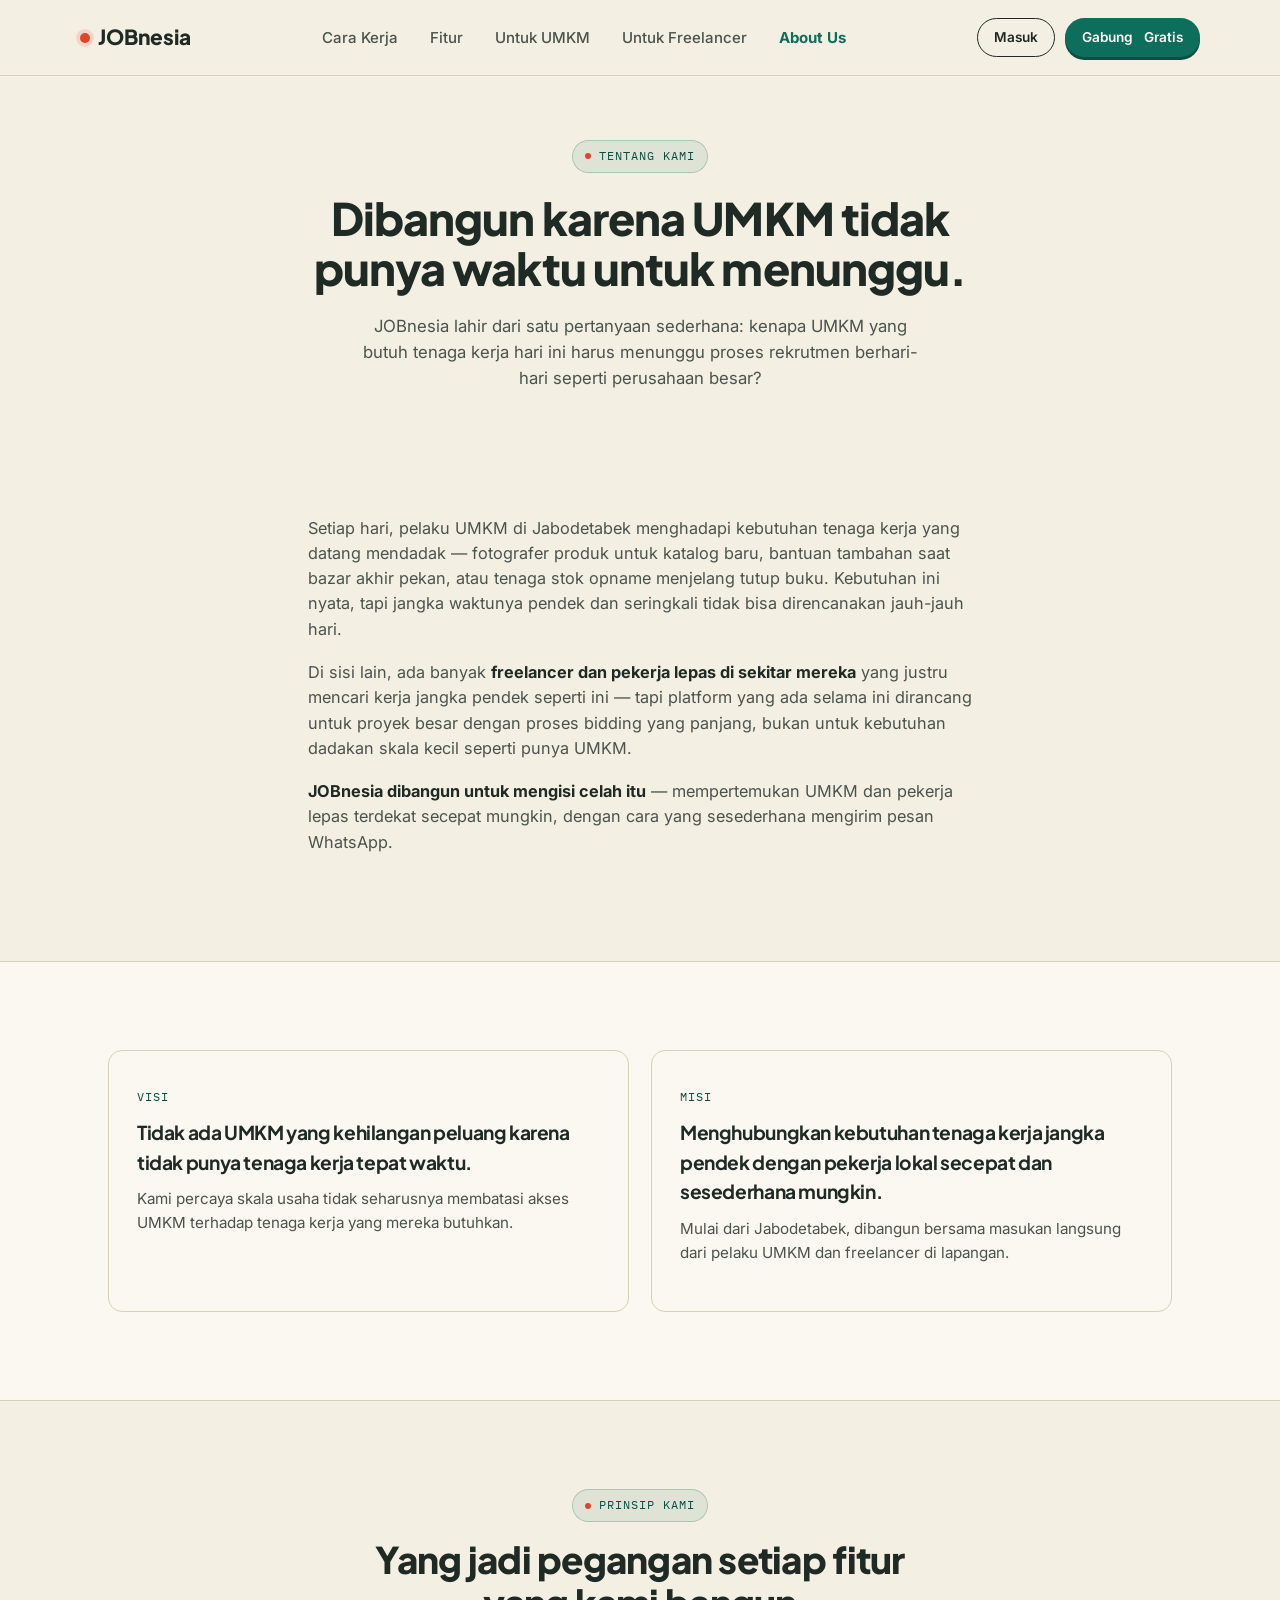
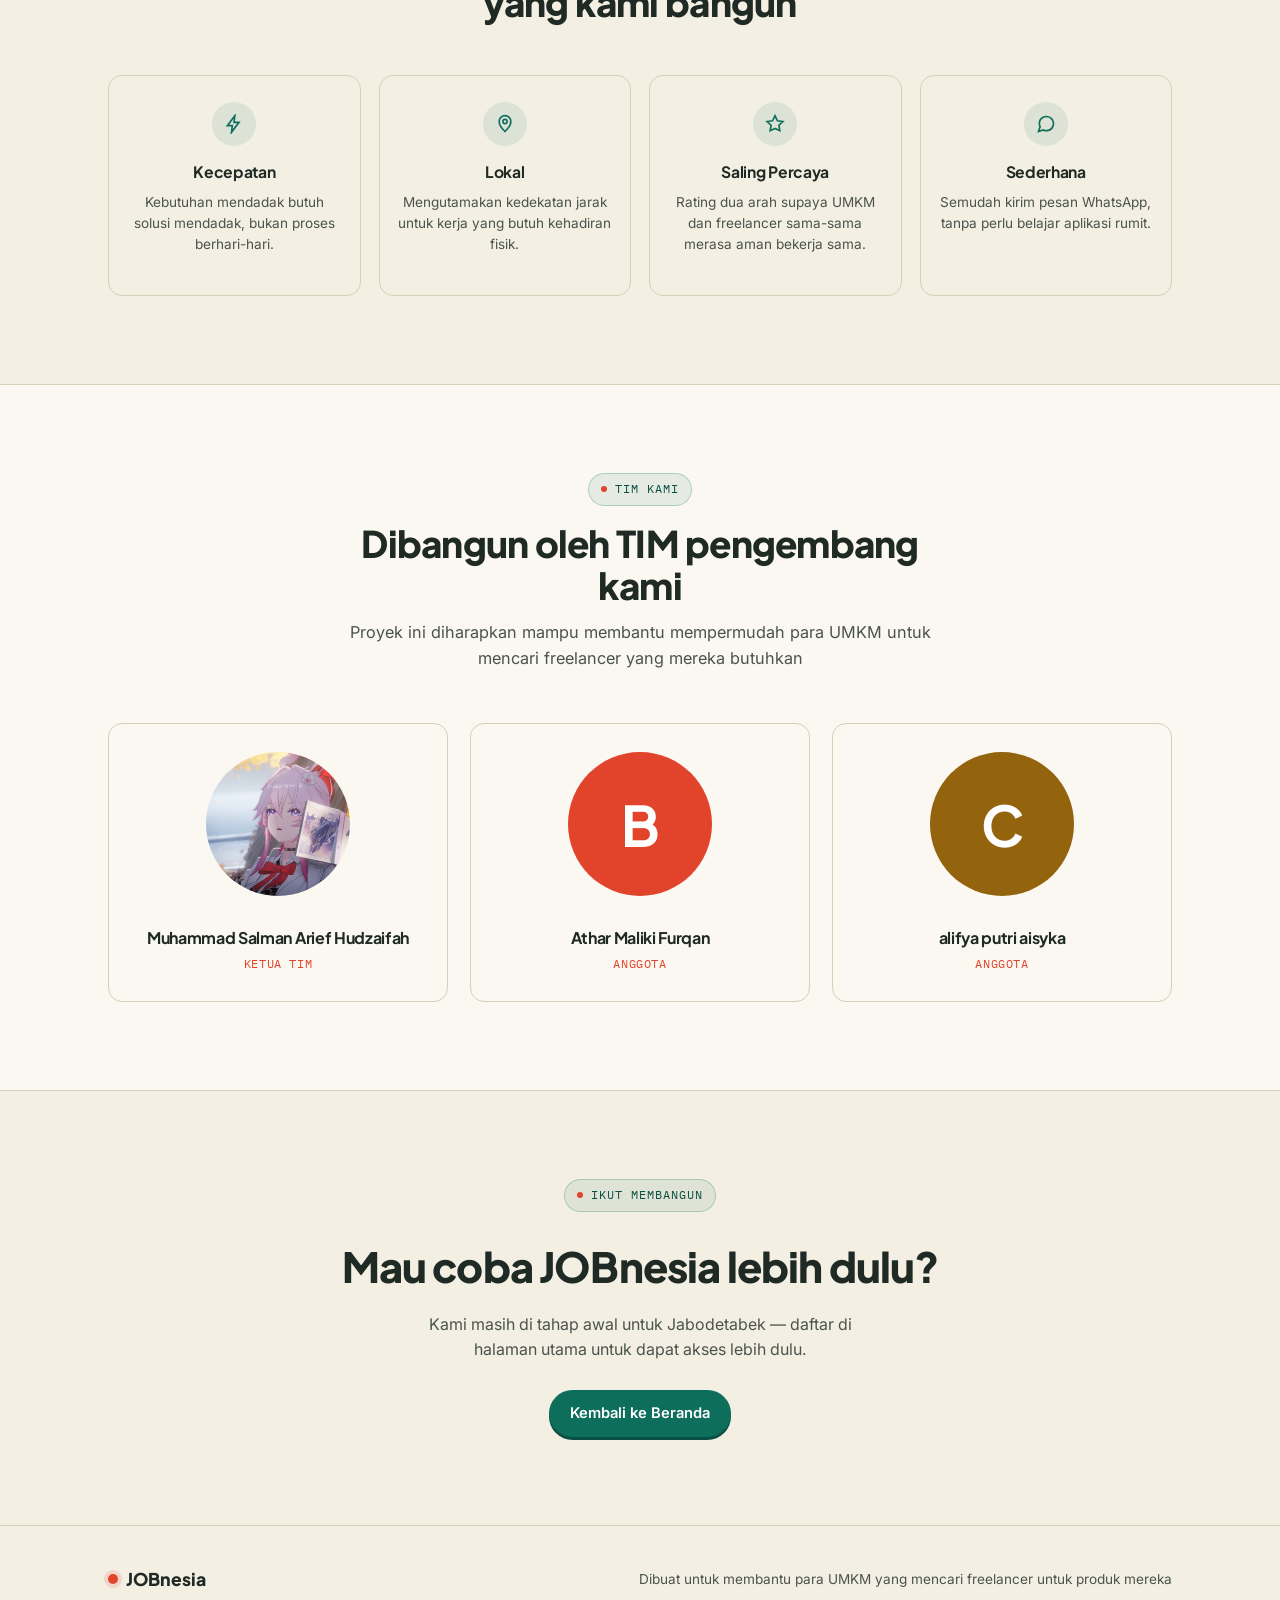
==== about.html @ 58599f73 "memperbaiki kalimat tim dan mencoba nambah foto" ====
<!DOCTYPE html>
<html lang="id">
<head>
<meta charset="UTF-8">
<meta name="viewport" content="width=device-width, initial-scale=1.0">
<title>Tentang Kami — JOBnesia</title>
<link rel="preconnect" href="https://fonts.googleapis.com">
<link rel="preconnect" href="https://fonts.gstatic.com" crossorigin>
<link href="https://fonts.googleapis.com/css2?family=Plus+Jakarta+Sans:wght@500;600;700;800&family=Inter:wght@400;500;600&family=IBM+Plex+Mono:wght@400;500&display=swap" rel="stylesheet">
<link rel="stylesheet" href="index.css">
</head>
<body>

<header>
  <nav class="nav wrap" style="padding-left:0; padding-right:0;">
    <a href="index.html" class="logo" style="text-decoration:none;"><span class="dot"></span>JOBnesia</a>
    <ul class="nav-links">
      <li><a href="index.html#cara-kerja">Cara Kerja</a></li>
      <li><a href="index.html#fitur">Fitur</a></li>
      <li><a href="index.html#umkm">Untuk UMKM</a></li>
      <li><a href="index.html#freelancer">Untuk Freelancer</a></li>
      <li><a href="about.html" style="color:var(--teal); font-weight:700;">About Us</a></li>
    </ul>
    <div class="nav-cta">
      <a href="index.html#cta" class="btn btn-ghost btn-sm">Masuk</a>
      <a href="index.html#cta" class="btn btn-primary btn-sm"><span class="long">Gabung&nbsp;</span>Gratis</a>
    </div>
    <button class="menu-toggle" aria-label="Buka menu"><span></span><span></span><span></span></button>
  </nav>
</header>

<main>
  <!-- PAGE HERO -->
  <section class="page-hero">
    <div class="wrap">
      <span class="eyebrow">Tentang Kami</span>
      <h1>Dibangun karena UMKM tidak punya waktu untuk menunggu.</h1>
      <p class="lead">JOBnesia lahir dari satu pertanyaan sederhana: kenapa UMKM yang butuh tenaga kerja hari ini harus menunggu proses rekrutmen berhari-hari seperti perusahaan besar?</p>
    </div>
  </section>

  <!-- STORY -->
  <section>
    <div class="wrap story">
      <p>Setiap hari, pelaku UMKM di Jabodetabek menghadapi kebutuhan tenaga kerja yang datang mendadak — fotografer produk untuk katalog baru, bantuan tambahan saat bazar akhir pekan, atau tenaga stok opname menjelang tutup buku. Kebutuhan ini nyata, tapi jangka waktunya pendek dan seringkali tidak bisa direncanakan jauh-jauh hari.</p>
      <p>Di sisi lain, ada banyak <strong>freelancer dan pekerja lepas di sekitar mereka</strong> yang justru mencari kerja jangka pendek seperti ini — tapi platform yang ada selama ini dirancang untuk proyek besar dengan proses bidding yang panjang, bukan untuk kebutuhan dadakan skala kecil seperti punya UMKM.</p>
      <p><strong>JOBnesia dibangun untuk mengisi celah itu</strong> — mempertemukan UMKM dan pekerja lepas terdekat secepat mungkin, dengan cara yang sesederhana mengirim pesan WhatsApp.</p>
    </div>
  </section>

  <!-- MISI VISI -->
  <section class="problem">
    <div class="wrap">
      <div class="mv-grid">
        <div class="mv-card">
          <span class="tag">Visi</span>
          <h3>Tidak ada UMKM yang kehilangan peluang karena tidak punya tenaga kerja tepat waktu.</h3>
          <p>Kami percaya skala usaha tidak seharusnya membatasi akses UMKM terhadap tenaga kerja yang mereka butuhkan.</p>
        </div>
        <div class="mv-card">
          <span class="tag">Misi</span>
          <h3>Menghubungkan kebutuhan tenaga kerja jangka pendek dengan pekerja lokal secepat dan sesederhana mungkin.</h3>
          <p>Mulai dari Jabodetabek, dibangun bersama masukan langsung dari pelaku UMKM dan freelancer di lapangan.</p>
        </div>
      </div>
    </div>
  </section>

  <!-- VALUES -->
  <section>
    <div class="wrap">
      <div class="section-head">
        <span class="eyebrow">Prinsip Kami</span>
        <h2>Yang jadi pegangan setiap fitur yang kami bangun</h2>
      </div>
      <div class="value-grid">
        <div class="value-card">
          <div class="value-icon"><svg viewBox="0 0 24 24" fill="none" stroke="currentColor" stroke-width="2"><path d="M13 2 4 14h6l-1 8 9-12h-6l1-8z"/></svg></div>
          <h3>Kecepatan</h3>
          <p>Kebutuhan mendadak butuh solusi mendadak, bukan proses berhari-hari.</p>
        </div>
        <div class="value-card">
          <div class="value-icon"><svg viewBox="0 0 24 24" fill="none" stroke="currentColor" stroke-width="2"><path d="M12 21s7-6.5 7-12a7 7 0 1 0-14 0c0 5.5 7 12 7 12z"/><circle cx="12" cy="9" r="2.5"/></svg></div>
          <h3>Lokal</h3>
          <p>Mengutamakan kedekatan jarak untuk kerja yang butuh kehadiran fisik.</p>
        </div>
        <div class="value-card">
          <div class="value-icon"><svg viewBox="0 0 24 24" fill="none" stroke="currentColor" stroke-width="2"><path d="M12 17.3 6.2 20l1.1-6.5L2.5 9l6.6-.9L12 2l2.9 6.1 6.6.9-4.8 4.5 1.1 6.5z"/></svg></div>
          <h3>Saling Percaya</h3>
          <p>Rating dua arah supaya UMKM dan freelancer sama-sama merasa aman bekerja sama.</p>
        </div>
        <div class="value-card">
          <div class="value-icon"><svg viewBox="0 0 24 24" fill="none" stroke="currentColor" stroke-width="2"><path d="M21 11.5a8.4 8.4 0 0 1-.9 3.8 8.5 8.5 0 0 1-7.6 4.7 8.4 8.4 0 0 1-3.8-.9L3 21l1.9-5.7a8.4 8.4 0 0 1-.9-3.8 8.5 8.5 0 0 1 4.7-7.6 8.4 8.4 0 0 1 3.8-.9h.5a8.48 8.48 0 0 1 8 8v.5z"/></svg></div>
          <h3>Sederhana</h3>
          <p>Semudah kirim pesan WhatsApp, tanpa perlu belajar aplikasi rumit.</p>
        </div>
      </div>
    </div>
  </section>

  <!-- TEAM -->
  <section class="problem">
    <div class="wrap">
      <div class="section-head">
        <span class="eyebrow">Tim Kami</span>
        <h2>Dibangun oleh TIM pengembang kami</h2>
        <p>Proyek ini diharapkan mampu membantu mempermudah para UMKM untuk mencari freelancer yang mereka butuhkan</p>
      </div>
      <div class="team-grid">
        <div class="team-card">
          <img src="Screenshot (48).png" alt="Muhammad Salman" class="team-avatar" style="background: var(--teal);">
          <h3>Muhammad Salman Arief Hudzaifah</h3>
          <div class="role">Ketua Tim</div>
        </div>
        <div class="team-card">
          <div class="team-avatar" style="background: var(--chili);">B</div>
          <h3>Athar Maliki Furqan</h3>
          <div class="role">Anggota</div>
        </div>
        <div class="team-card">
          <div class="team-avatar" style="background: #93630E;">C</div>
          <h3>alifya putri aisyka</h3>
          <div class="role">Anggota</div>
        </div>
      </div>
    </div>
  </section>

  <!-- CTA -->
  <section class="cta">
    <div class="wrap">
      <span class="eyebrow">Ikut Membangun</span>
      <h2>Mau coba JOBnesia lebih dulu?</h2>
      <p>Kami masih di tahap awal untuk Jabodetabek — daftar di halaman utama untuk dapat akses lebih dulu.</p>
      <div style="margin-top: 28px;">
        <a href="index.html#cta" class="btn btn-primary">Kembali ke Beranda</a>
      </div>
    </div>
  </section>
</main>

<footer>
  <div class="wrap footer-inner">
    <a href="index.html" class="logo" style="text-decoration:none;"><span class="dot"></span>JOBnesia</a>
    <p>Dibuat untuk membantu para UMKM yang mencari freelancer untuk produk mereka</p>
  </div>
</footer>

<script src="script.js"></script>

</body>
</html>
---- index.css ----
:root{
    --paper: #F4EFE3;
    --paper-raised: #FBF8F1;
    --ink: #1F2A24;
    --ink-soft: #4A544D;
    --teal: #0E6E5C;
    --teal-deep: #0A4F42;
    --chili: #E1442A;
    --kunyit: #F2A93B;
    --line: #D8CFB8;
    --radius: 14px;
    --wrap: 1120px;
  }

  *{ box-sizing: border-box; }
  html{ scroll-behavior: smooth; }
  body{
    margin:0;
    background: var(--paper);
    color: var(--ink);
    font-family: 'Inter', sans-serif;
    font-size: 16px;
    line-height: 1.55;
    -webkit-font-smoothing: antialiased;
  }
  h1,h2,h3, .display{
    font-family: 'Plus Jakarta Sans', sans-serif;
    font-weight: 800;
    letter-spacing: -0.02em;
    margin: 0;
  }
  .mono{ font-family: 'IBM Plex Mono', monospace; }
  a{ color: inherit; }
  img, svg{ display:block; max-width:100%; }
  button{ font-family: inherit; cursor: pointer; }

  .wrap{
    max-width: var(--wrap);
    margin: 0 auto;
    padding: 0 28px;
  }

  :focus-visible{
    outline: 3px solid var(--teal);
    outline-offset: 3px;
  }

  @media (prefers-reduced-motion: reduce){
    *{ animation-duration: 0.01ms !important; animation-iteration-count: 1 !important; transition-duration: 0.01ms !important; scroll-behavior: auto !important; }
  }

  /* ---------- NAV ---------- */
  header{
    position: sticky;
    top: 0;
    z-index: 50;
    background: rgba(244,239,227,0.9);
    backdrop-filter: blur(8px);
    border-bottom: 1px solid var(--line);
  }
  .nav{
    display:flex;
    align-items:center;
    justify-content: space-between;
    padding: 18px 28px;
  }
  .logo{
    display:flex;
    align-items:center;
    gap:8px;
    font-family:'Plus Jakarta Sans', sans-serif;
    font-weight:800;
    font-size: 1.3rem;
  }
  .logo .dot{
    width: 10px; height:10px; border-radius: 50%;
    background: var(--chili);
    box-shadow: 0 0 0 4px rgba(225,68,42,0.15);
  }
  .nav-links{
    display:flex;
    gap: 32px;
    list-style:none;
    margin:0; padding:0;
    font-size: 0.94rem;
    font-weight: 500;
    color: var(--ink-soft);
  }
  .nav-links a{ text-decoration:none; }
  .nav-links a:hover{ color: var(--ink); }
  .nav-cta{
    display:flex; gap:10px; align-items:center;
  }
  .btn{
    display:inline-flex;
    align-items:center;
    gap: 8px;
    padding: 11px 20px;
    border-radius: 999px;
    font-weight: 600;
    font-size: 0.92rem;
    border: 1.5px solid transparent;
    text-decoration:none;
    transition: transform 0.15s ease, box-shadow 0.15s ease;
    white-space: nowrap;
  }
  .btn:hover{ transform: translateY(-1px); }
  .btn-primary{
    background: var(--teal);
    color: #fff;
    box-shadow: 0 3px 0 var(--teal-deep);
  }
  .btn-primary:hover{ box-shadow: 0 4px 0 var(--teal-deep); }
  .btn-primary:active{ transform: translateY(1px); box-shadow: 0 2px 0 var(--teal-deep); }
  .btn-ghost{
    border-color: var(--ink);
    color: var(--ink);
    background: transparent;
  }
  .btn-ghost:hover{ background: var(--ink); color: var(--paper); }
  .btn-sm{ padding: 8px 16px; font-size: 0.85rem; }
  .menu-toggle{
    display:none;
    background:none; border:none; padding: 6px;
  }
  .menu-toggle span{ display:block; width:22px; height:2px; background:var(--ink); margin: 5px 0; }

  /* ---------- HERO ---------- */
  .hero{
    padding: 76px 0 90px;
    position: relative;
    overflow: hidden;
  }
  .hero-grid{
    display:grid;
    grid-template-columns: 1.05fr 0.9fr;
    gap: 56px;
    align-items:center;
  }
  .eyebrow{
    display:inline-flex;
    align-items:center;
    gap:8px;
    font-family:'IBM Plex Mono', monospace;
    font-size: 0.76rem;
    letter-spacing: 0.08em;
    text-transform: uppercase;
    color: var(--teal-deep);
    background: rgba(14,110,92,0.09);
    border: 1px solid rgba(14,110,92,0.25);
    padding: 6px 12px;
    border-radius: 999px;
    margin-bottom: 22px;
  }
  .eyebrow::before{
    content:"";
    width:6px; height:6px; border-radius:50%;
    background: var(--chili);
  }
  .hero h1{
    font-size: clamp(2.2rem, 4vw, 3.2rem);
    line-height: 1.08;
  }
  .hero h1 .accent{ color: var(--chili); }
  .hero p.lead{
    margin-top: 22px;
    font-size: 1.12rem;
    color: var(--ink-soft);
    max-width: 480px;
  }
  .hero-actions{
    display:flex;
    gap: 14px;
    margin-top: 32px;
    flex-wrap: wrap;
  }
  .hero-note{
    margin-top: 26px;
    font-size: 0.85rem;
    color: var(--ink-soft);
    display:flex;
    align-items:center;
    gap: 10px;
  }
  .hero-note .avatars{
    display:flex;
  }
  .hero-note .avatars span{
    width: 26px; height:26px; border-radius:50%;
    border: 2px solid var(--paper);
    margin-left: -8px;
    background: var(--teal);
    display:inline-block;
  }
  .hero-note .avatars span:nth-child(2){ background: var(--kunyit); }
  .hero-note .avatars span:nth-child(3){ background: var(--chili); }
  .hero-note .avatars span:first-child{ margin-left:0; }

  /* --- signature: the "nota SOS" receipt ticket --- */
  .ticket-stage{
    position:relative;
    display:flex;
    justify-content:center;
  }
  .ticket{
    background: var(--paper-raised);
    width: 100%;
    max-width: 340px;
    padding: 26px 24px 30px;
    border-radius: 4px;
    transform: rotate(2.5deg);
    box-shadow: 0 24px 48px -18px rgba(31,42,36,0.35), 0 2px 0 rgba(31,42,36,0.06);
    position: relative;
  }
  .ticket::before{
    content:"";
    position:absolute;
    left:0; right:0; bottom:-9px;
    height: 18px;
    background:
      radial-gradient(circle at 9px 0, transparent 9px, var(--paper) 9.5px) repeat-x;
    background-size: 18px 18px;
  }
  .ticket-head{
    display:flex;
    justify-content:space-between;
    align-items:flex-start;
    border-bottom: 1.5px dashed var(--line);
    padding-bottom: 14px;
    margin-bottom: 14px;
  }
  .ticket-head .brand{
    font-family:'Plus Jakarta Sans', sans-serif;
    font-weight: 800;
    font-size: 1.05rem;
  }
  .ticket-head .no{
    font-family:'IBM Plex Mono', monospace;
    font-size: 0.72rem;
    color: var(--ink-soft);
    text-align:right;
  }
  .ticket-title{
    font-family:'IBM Plex Mono', monospace;
    font-size: 0.7rem;
    letter-spacing: 0.1em;
    text-transform: uppercase;
    color: var(--ink-soft);
    margin-bottom: 10px;
  }
  .ticket-row{
    display:flex;
    justify-content:space-between;
    font-size: 0.88rem;
    padding: 6px 0;
  }
  .ticket-row .k{ color: var(--ink-soft); }
  .ticket-row .v{ font-weight: 600; text-align:right; }
  .ticket-divider{
    border: none;
    border-top: 1.5px dashed var(--line);
    margin: 14px 0;
  }
  .ticket-status{
    background: rgba(14,110,92,0.08);
    border: 1px solid rgba(14,110,92,0.25);
    border-radius: 8px;
    padding: 12px 14px;
  }
  .ticket-status .label{
    font-family:'IBM Plex Mono', monospace;
    font-size: 0.68rem;
    text-transform: uppercase;
    letter-spacing: 0.06em;
    color: var(--teal-deep);
    display:flex; align-items:center; gap:6px;
  }
  .ticket-status .label .pulse{
    width:7px; height:7px; border-radius:50%;
    background: var(--chili);
    animation: pulse 1.6s ease-in-out infinite;
  }
  @keyframes pulse{
    0%,100%{ box-shadow: 0 0 0 0 rgba(225,68,42,0.5); }
    50%{ box-shadow: 0 0 0 6px rgba(225,68,42,0); }
  }
  .ticket-status .msg{
    font-size: 0.86rem;
    margin-top: 4px;
    font-weight: 600;
  }
  .ticket-timer{
    font-family:'IBM Plex Mono', monospace;
    font-size: 0.76rem;
    color: var(--ink-soft);
    margin-top: 8px;
  }
  .ticket-behind{
    position:absolute;
    inset: 14px -14px -14px 14px;
    background: var(--kunyit);
    border-radius: 4px;
    transform: rotate(-4deg);
    z-index:-1;
  }

  /* ---------- SECTION SHARED ---------- */
  section{ padding: 88px 0; }
  .section-head{
    max-width: 620px;
    margin: 0 auto 52px;
    text-align:center;
  }
  .section-head .eyebrow{ margin-bottom:16px; }
  .section-head h2{ font-size: clamp(1.7rem, 3vw, 2.3rem); line-height:1.15; }
  .section-head p{ margin-top:14px; color: var(--ink-soft); font-size:1.02rem; }

  /* ---------- PROBLEM STATS ---------- */
  .problem{ background: var(--paper-raised); border-top:1px solid var(--line); border-bottom:1px solid var(--line); }
  .stat-grid{
    display:grid;
    grid-template-columns: repeat(3, 1fr);
    gap: 24px;
  }
  .stat-card{
    background: var(--paper);
    border: 1px solid var(--line);
    border-radius: var(--radius);
    padding: 30px 26px;
  }
  .stat-card .num{
    font-family:'Plus Jakarta Sans', sans-serif;
    font-weight: 800;
    font-size: 2.4rem;
    color: var(--teal);
    line-height:1;
  }
  .stat-card p{
    margin-top: 12px;
    color: var(--ink-soft);
    font-size: 0.94rem;
  }

  /* ---------- HOW IT WORKS ---------- */
  .steps{
    display:grid;
    grid-template-columns: repeat(4, 1fr);
    gap: 20px;
  }
  .step{
    position:relative;
    padding: 28px 22px 24px;
    background: var(--paper-raised);
    border: 1px solid var(--line);
    border-radius: var(--radius);
  }
  .step .step-no{
    font-family:'IBM Plex Mono', monospace;
    font-size: 0.78rem;
    color: var(--chili);
    font-weight: 500;
  }
  .step h3{
    font-size: 1.04rem;
    margin-top: 10px;
    font-family: 'Plus Jakarta Sans', sans-serif;
    font-weight: 700;
  }
  .step p{
    margin-top:8px;
    font-size: 0.88rem;
    color: var(--ink-soft);
  }
  .step-connector{
    display:none;
  }

  /* ---------- FEATURES ---------- */
  .feature-grid{
    display:grid;
    grid-template-columns: repeat(3, 1fr);
    gap: 22px;
  }
  .feature-card{
    padding: 28px 24px;
    border-radius: var(--radius);
    border: 1px solid var(--line);
    background: var(--paper-raised);
    transition: border-color 0.15s ease, transform 0.15s ease;
  }
  .feature-card:hover{ border-color: var(--teal); transform: translateY(-2px); }
  .feature-icon{
    width: 42px; height:42px;
    border-radius: 10px;
    display:flex; align-items:center; justify-content:center;
    margin-bottom: 16px;
  }
  .feature-icon svg{ width:20px; height:20px; }
  .feature-card h3{
    font-size: 1.02rem;
    font-family:'Plus Jakarta Sans', sans-serif;
    font-weight: 700;
  }
  .feature-card p{
    margin-top: 8px;
    font-size: 0.89rem;
    color: var(--ink-soft);
  }
  .ic-teal{ background: rgba(14,110,92,0.12); color: var(--teal); }
  .ic-chili{ background: rgba(225,68,42,0.12); color: var(--chili); }
  .ic-kunyit{ background: rgba(242,169,59,0.18); color: #93630E; }

  /* ---------- FREELANCER STRIP ---------- */
  .freelancer{
    background: var(--teal);
    color: #fff;
    border-radius: 24px;
    margin: 0 28px;
    padding: 56px 48px;
  }
  .freelancer-inner{
    max-width: var(--wrap);
    margin:0 auto;
    display:grid;
    grid-template-columns: 1fr 1fr;
    gap: 40px;
    align-items:center;
  }
  .freelancer .eyebrow{
    background: rgba(255,255,255,0.14);
    border-color: rgba(255,255,255,0.3);
    color: #fff;
  }
  .freelancer .eyebrow::before{ background: var(--kunyit); }
  .freelancer h2{
    font-size: clamp(1.5rem, 2.6vw, 2rem);
    line-height:1.2;
  }
  .freelancer-list{
    list-style:none;
    margin: 24px 0 0;
    padding:0;
    display:grid;
    gap: 14px;
  }
  .freelancer-list li{
    display:flex;
    gap: 12px;
    font-size: 0.95rem;
    color: rgba(255,255,255,0.92);
  }
  .freelancer-list li::before{
    content:"→";
    color: var(--kunyit);
    font-weight:700;
    flex-shrink:0;
  }
  .freelancer .btn-primary{
    background: var(--kunyit);
    color: var(--ink);
    box-shadow: 0 3px 0 #B9791E;
    margin-top: 28px;
  }

  /* ---------- CTA / WAITLIST ---------- */
  .cta{ text-align:center; }
  .cta h2{ font-size: clamp(1.8rem, 3.4vw, 2.6rem); }
  .cta p{ margin-top: 14px; color: var(--ink-soft); max-width: 480px; margin-left:auto; margin-right:auto; }
  .waitlist-form{
    margin-top: 32px;
    display:flex;
    gap: 10px;
    max-width: 440px;
    margin-left:auto; margin-right:auto;
  }
  .waitlist-form input{
    flex:1;
    padding: 13px 18px;
    border-radius: 999px;
    border: 1.5px solid var(--line);
    background: var(--paper-raised);
    font-family: inherit;
    font-size: 0.95rem;
    color: var(--ink);
  }
  .waitlist-form input:focus{ border-color: var(--teal); outline:none; }
  .waitlist-msg{
    margin-top: 16px;
    font-size: 0.88rem;
    color: var(--teal-deep);
    font-weight:600;
    min-height: 1.2em;
  }

  /* ---------- FOOTER ---------- */
  footer{
    border-top: 1px solid var(--line);
    padding: 40px 0;
  }
  .footer-inner{
    display:flex;
    justify-content:space-between;
    align-items:center;
    flex-wrap:wrap;
    gap: 16px;
  }
  .footer-inner .logo{ font-size: 1.1rem; }
  footer p{ color: var(--ink-soft); font-size: 0.85rem; margin:0; }

  /* ---------- RESPONSIVE ---------- */
  @media (max-width: 900px){
    .hero-grid{ grid-template-columns: 1fr; }
    .ticket-stage{ order:-1; }
    .stat-grid{ grid-template-columns: 1fr; }
    .steps{ grid-template-columns: 1fr 1fr; }
    .feature-grid{ grid-template-columns: 1fr 1fr; }
    .freelancer-inner{ grid-template-columns: 1fr; }
    .freelancer{ margin: 0 16px; padding: 40px 26px; }
  }
  @media (max-width: 640px){
    .nav-links{ display:none; }
    .menu-toggle{ display:block; }
    .steps{ grid-template-columns: 1fr; }
    .feature-grid{ grid-template-columns: 1fr; }
    .wrap{ padding: 0 20px; }
    .hero{ padding: 48px 0 60px; }
    section{ padding: 60px 0; }
    .waitlist-form{ flex-direction:column; }
    .nav-cta .btn-primary span.long{ display:none; }
  }

/* ---------- ABOUT PAGE ---------- */
.team-avatar {
  width: 144px !important;
  height: 144px !important;
  border-radius: 50% !important;
  margin: 0 auto 30px !important;
  
  /* Properti Flexbox wajib agar teks tepat di tengah */
  display: flex !important;
  align-items: center !important;
  justify-content: center !important;
  
  /* Mengatur ukuran huruf di dalamnya */
  font-size: 3.5rem !important; 
  font-weight: bold !important;
  color: #ffffff !important;
  
  /* Tambahan jika nanti diubah menjadi gambar asli */
  object-fit: cover;
}
.page-hero{
  padding: 64px 0 20px;
  text-align: center;
}
.page-hero .eyebrow{ margin: 0 auto 20px; }
.page-hero h1{
  font-size: clamp(2rem, 3.6vw, 2.8rem);
  line-height: 1.12;
  max-width: 680px;
  margin: 0 auto;
}
.page-hero p.lead{
  max-width: 560px;
  margin: 20px auto 0;
  color: var(--ink-soft);
  font-size: 1.05rem;
}

.story{
  max-width: 720px;
  margin: 0 auto;
}
.story p{
  color: var(--ink-soft);
  font-size: 1.02rem;
  margin-bottom: 18px;
}
.story p strong{ color: var(--ink); }

.mv-grid{
  display:grid;
  grid-template-columns: 1fr 1fr;
  gap: 22px;
}
.mv-card{
  padding: 32px 28px;
  border-radius: var(--radius);
  border: 1px solid var(--line);
  background: var(--paper-raised);
}
.mv-card .tag{
  font-family:'IBM Plex Mono', monospace;
  font-size: 0.72rem;
  text-transform: uppercase;
  letter-spacing: 0.08em;
  color: var(--teal-deep);
}
.mv-card h3{
  margin-top: 10px;
  font-size: 1.2rem;
  font-family: 'Plus Jakarta Sans', sans-serif;
  font-weight: 700;
}
.mv-card p{
  margin-top: 10px;
  color: var(--ink-soft);
  font-size: 0.95rem;
}

.value-grid{
  display:grid;
  grid-template-columns: repeat(4, 1fr);
  gap: 18px;
}
.value-card{
  text-align:center;
  padding: 26px 18px;
  border-radius: var(--radius);
  border: 1px solid var(--line);
  background: var(--paper);
}
.value-card .value-icon{
  width: 44px; height:44px;
  margin: 0 auto 14px;
  border-radius: 50%;
  background: rgba(14,110,92,0.1);
  color: var(--teal);
  display:flex; align-items:center; justify-content:center;
}
.value-card .value-icon svg{ width:20px; height:20px; }
.value-card h3{
  font-size: 0.98rem;
  font-family: 'Plus Jakarta Sans', sans-serif;
  font-weight: 700;
}
.value-card p{
  margin-top: 8px;
  font-size: 0.85rem;
  color: var(--ink-soft);
}

.team-grid{
  display:grid;
  grid-template-columns: repeat(3, 1fr);
  gap: 22px;
}
.team-card{
  text-align:center;
  padding: 28px 20px;
  border-radius: var(--radius);
  border: 1px solid var(--line);
  background: var(--paper-raised);
}
.team-avatar{
  width: 64px; height:64px;
  border-radius: 50%;
  margin: 0 auto 16px;
  display:flex; align-items:center; justify-content:center;
  font-family:'Plus Jakarta Sans', sans-serif;
  font-weight: 700;
  font-size: 1.1rem;
  color: #fff;
}
.team-card h3{
  font-size: 1rem;
  font-family: 'Plus Jakarta Sans', sans-serif;
  font-weight: 700;
}
.team-card .role{
  font-family:'IBM Plex Mono', monospace;
  font-size: 0.74rem;
  color: var(--chili);
  margin-top: 4px;
  text-transform: uppercase;
  letter-spacing: 0.05em;
}

@media (max-width: 900px){
  .mv-grid{ grid-template-columns: 1fr; }
  .value-grid{ grid-template-columns: 1fr 1fr; }
  .team-grid{ grid-template-columns: 1fr; }
}
@media (max-width: 640px){
  .value-grid{ grid-template-columns: 1fr; }
}
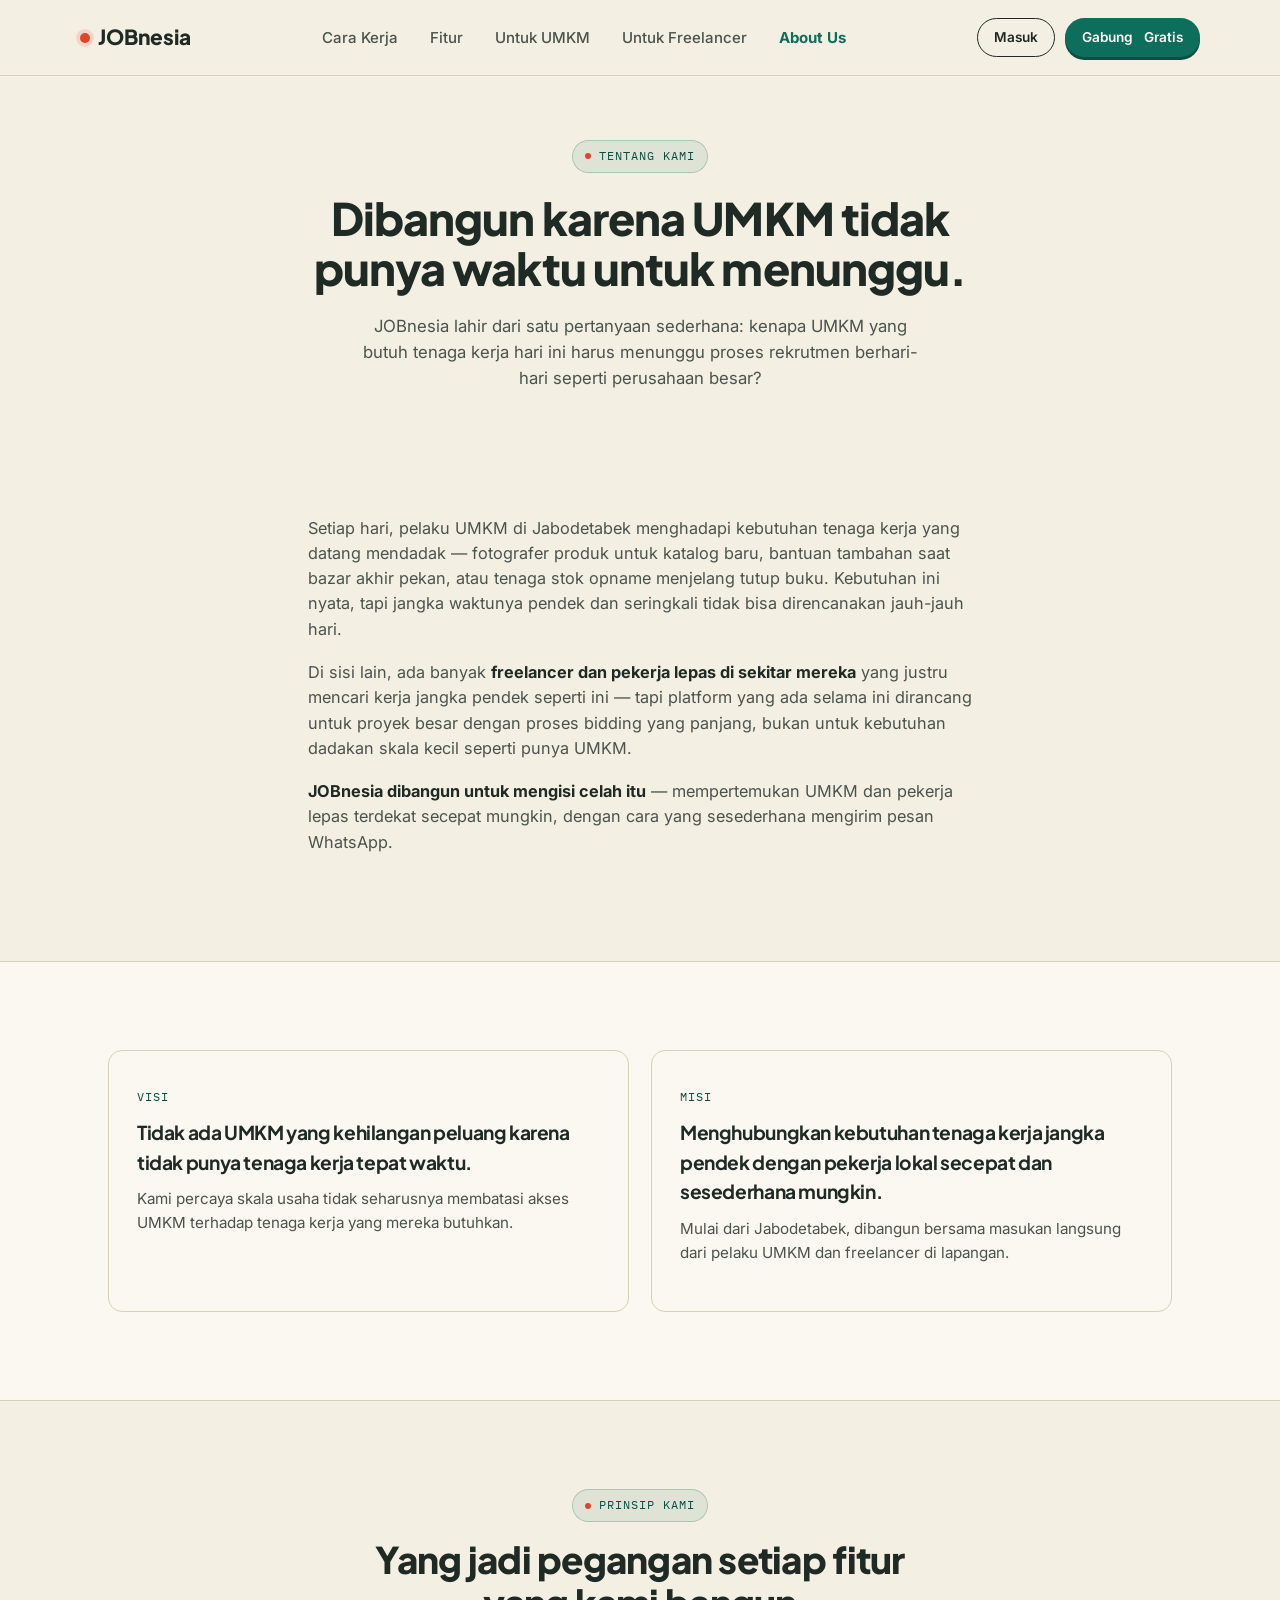
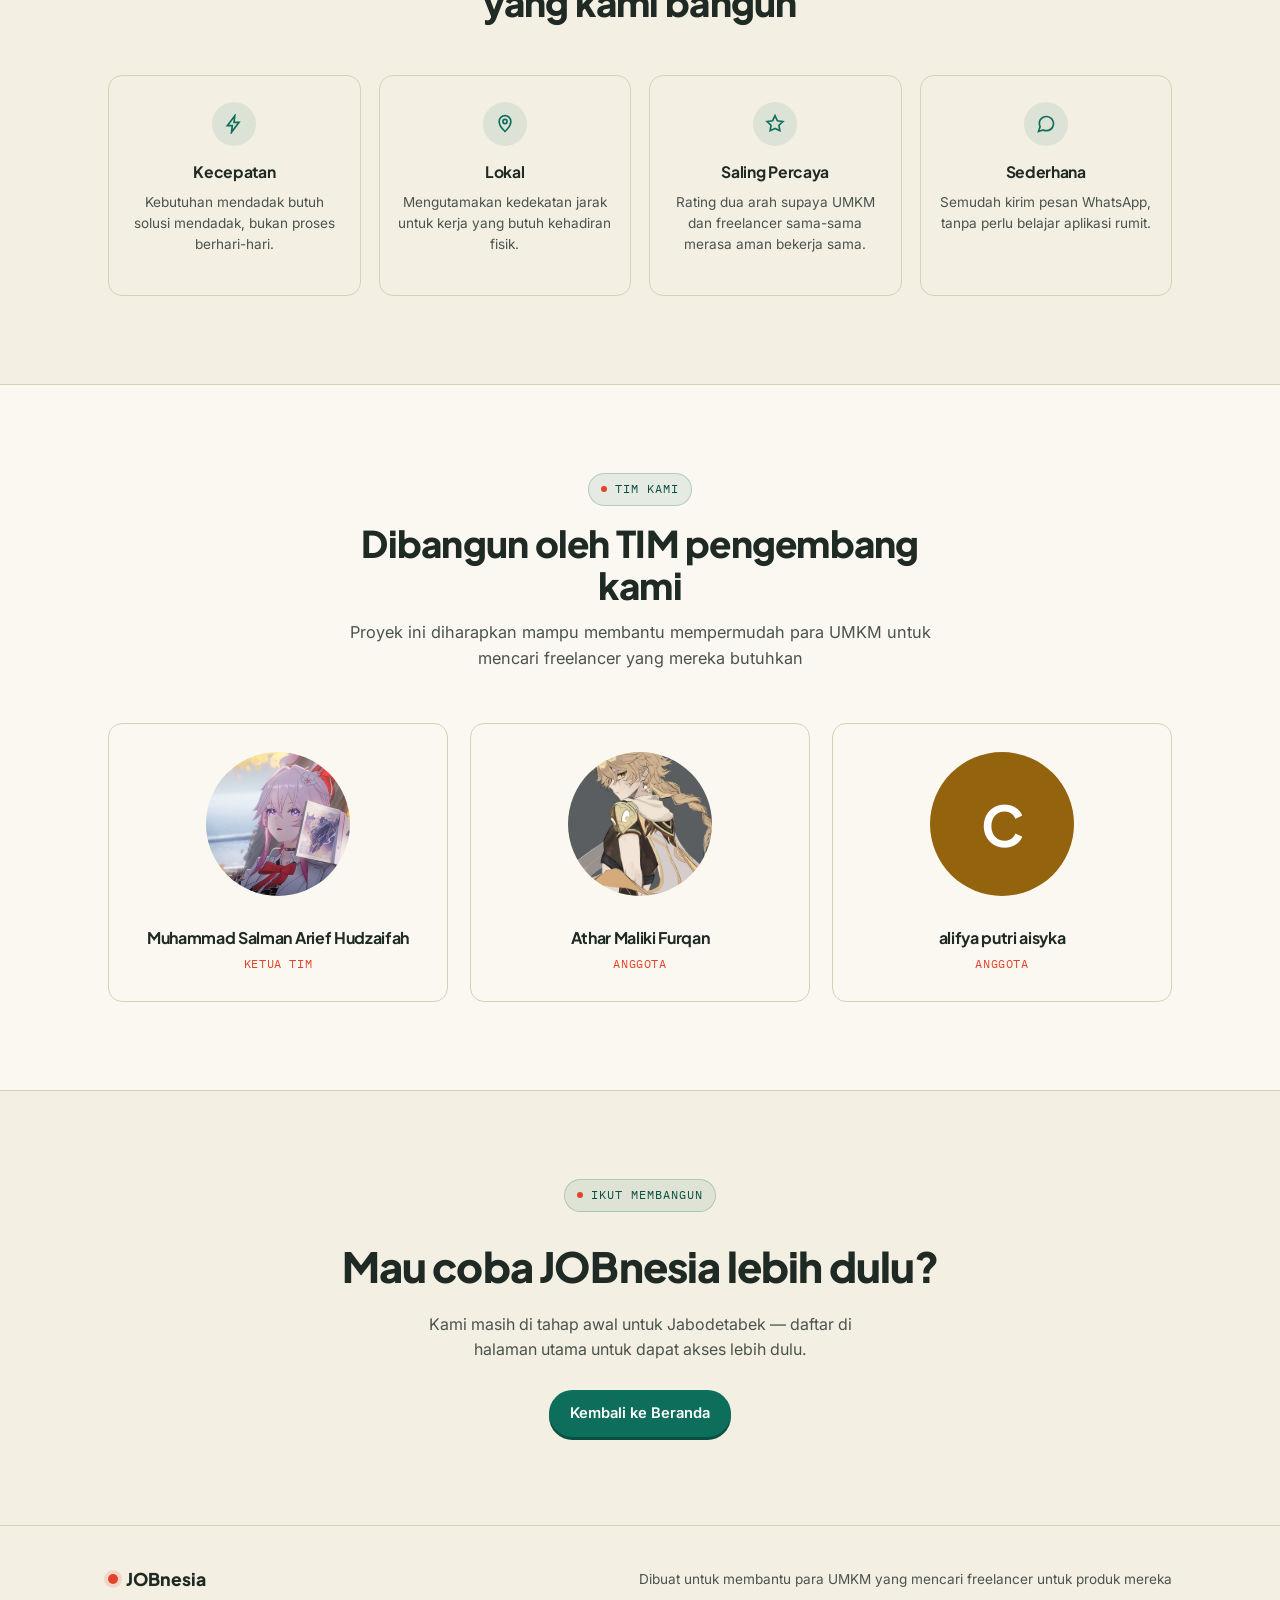
==== commit 2ef36aa5: "Athar Menambahkan Profile" ====
--- a/about.html
+++ b/about.html
@@ -113,7 +113,7 @@
           <div class="role">Ketua Tim</div>
         </div>
         <div class="team-card">
-          <div class="team-avatar" style="background: var(--chili);">B</div>
+          <img src="Screenshot (49).jpg" alt="Athar Maliki Furqan" class="team-avatar" style="background: var(--teal);">
           <h3>Athar Maliki Furqan</h3>
           <div class="role">Anggota</div>
         </div>
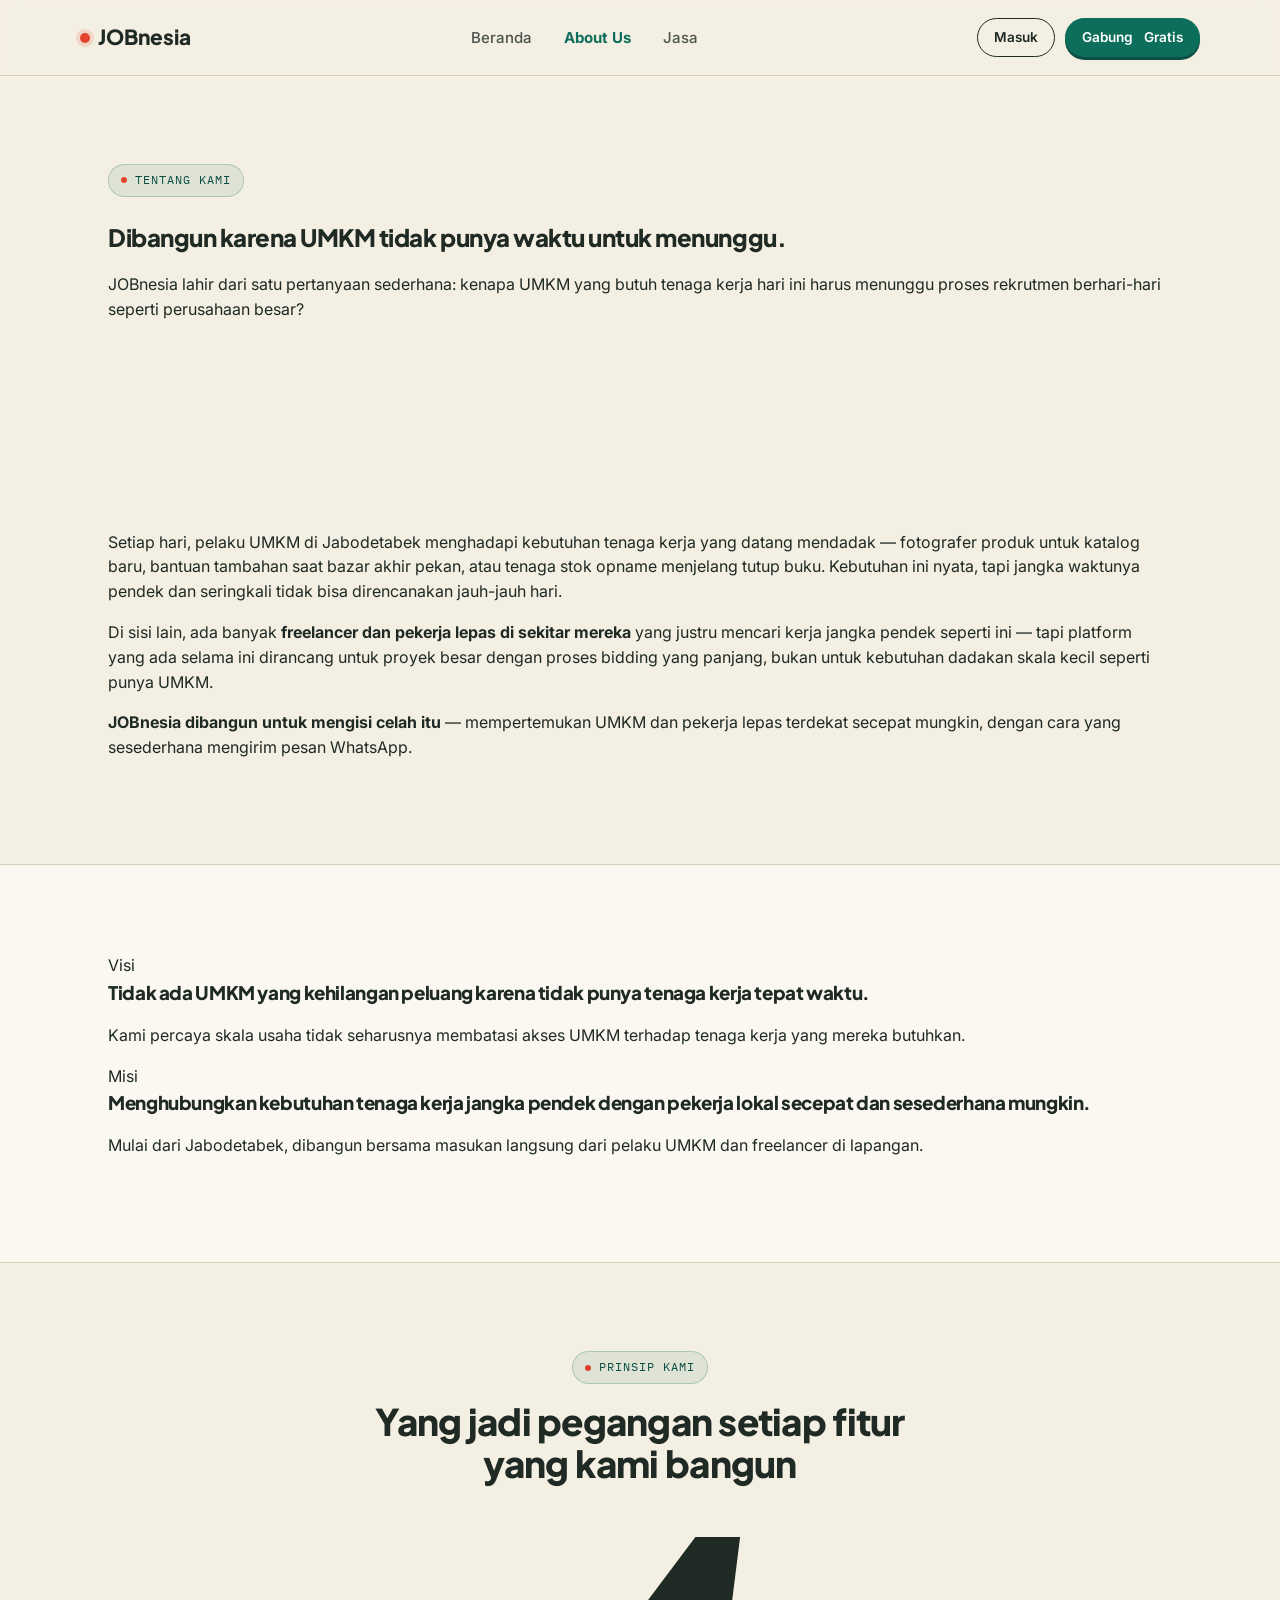
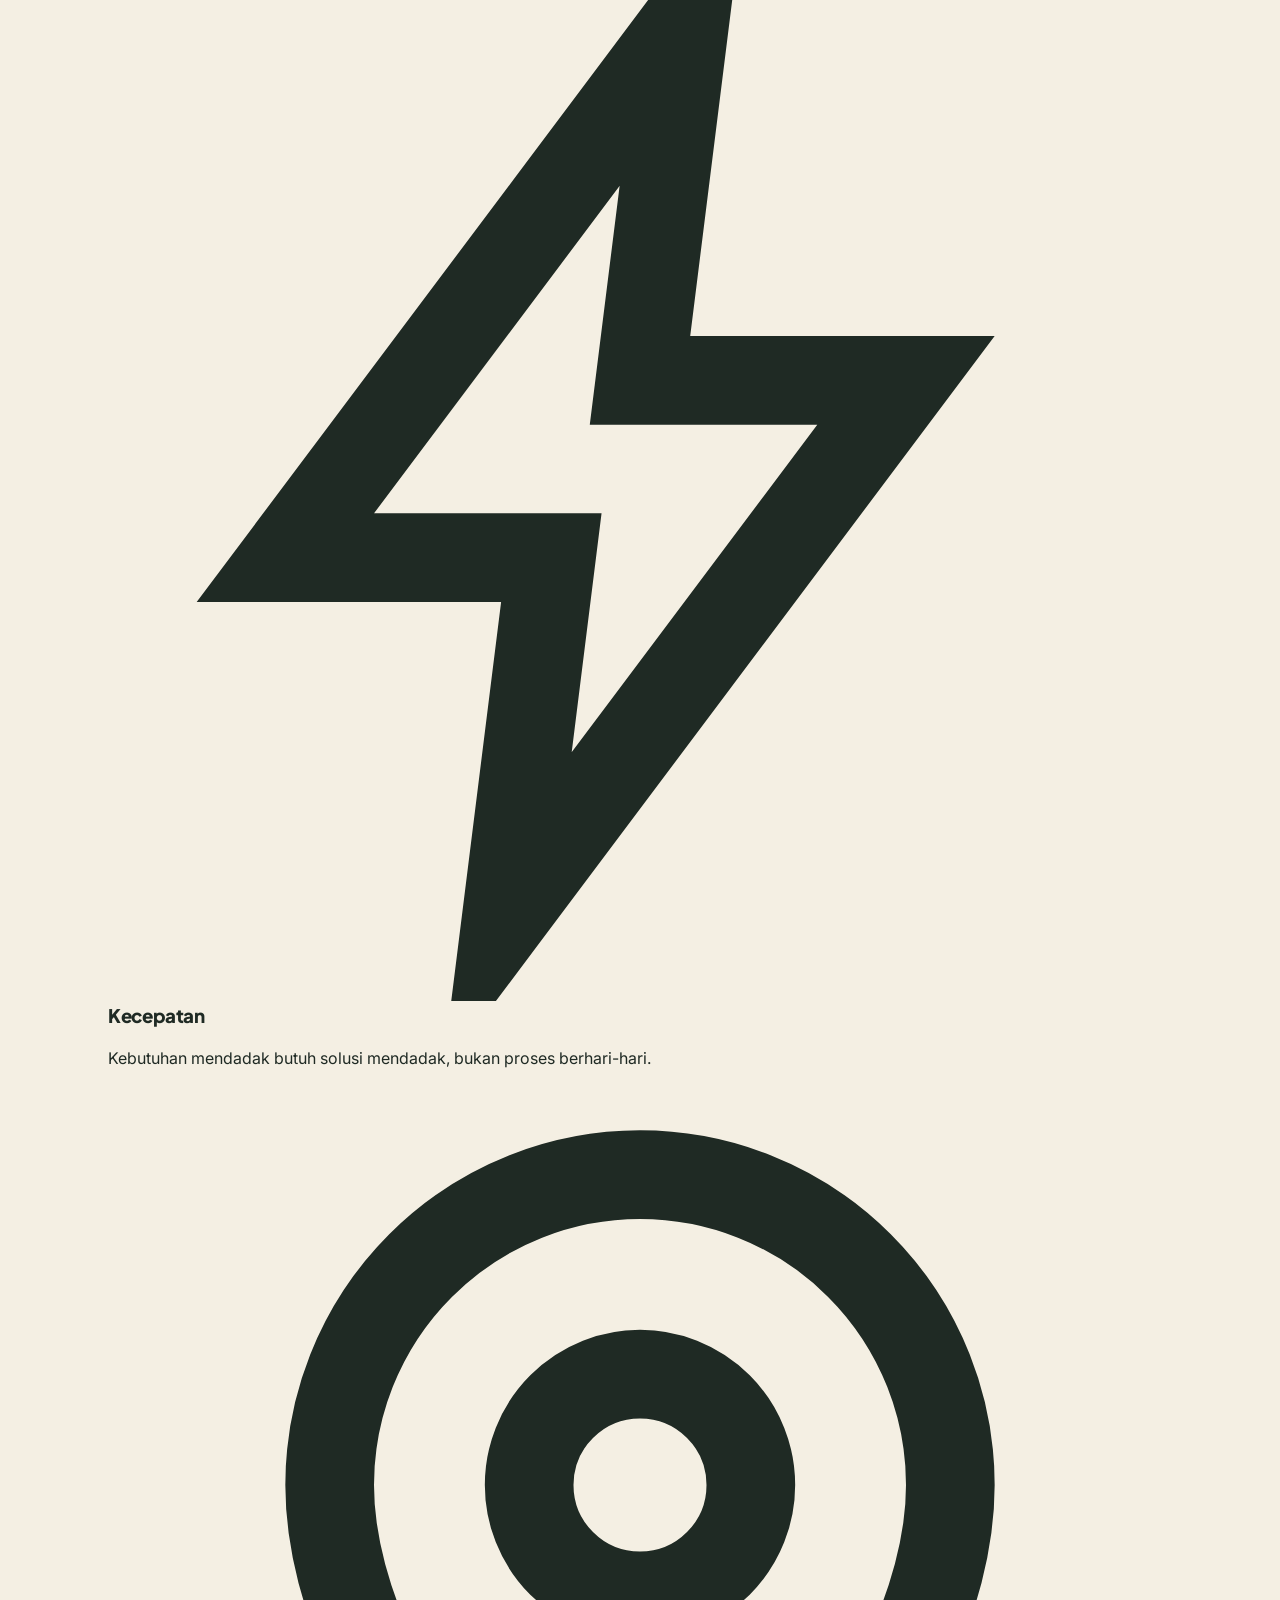
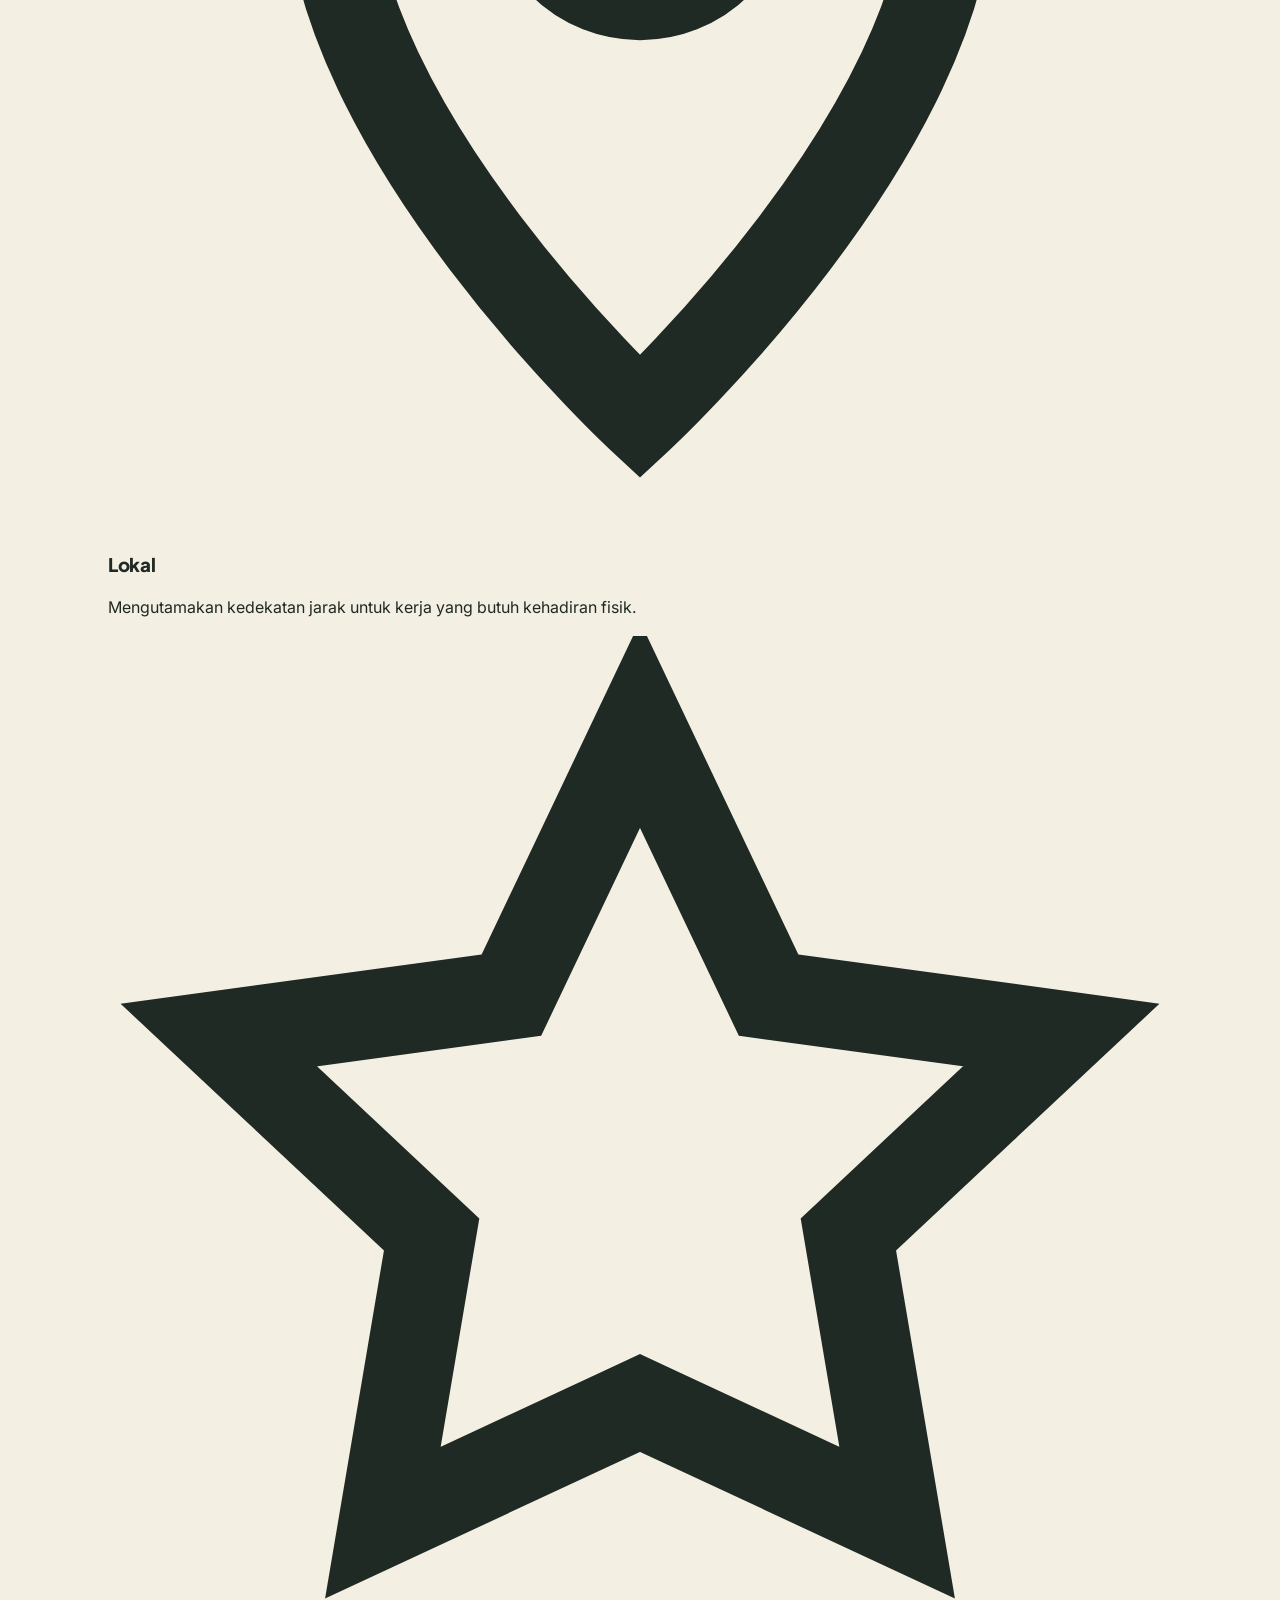
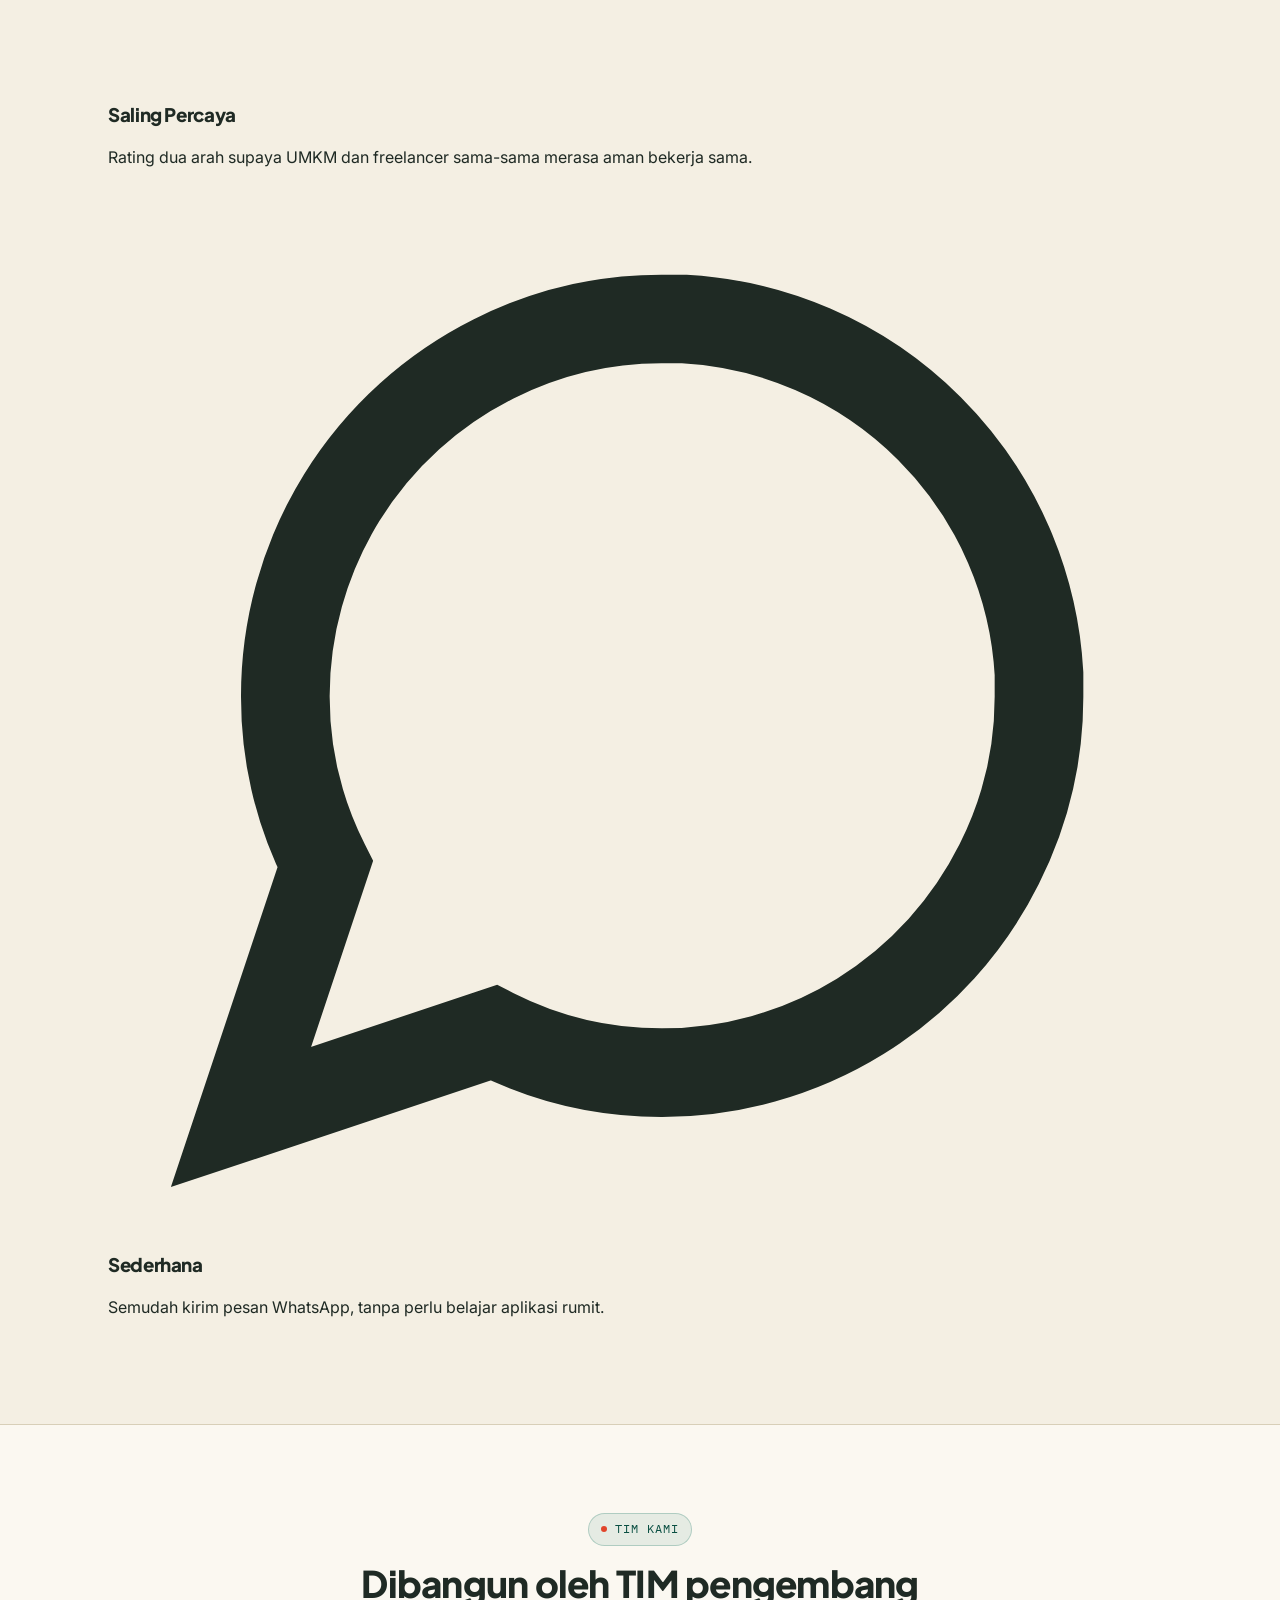
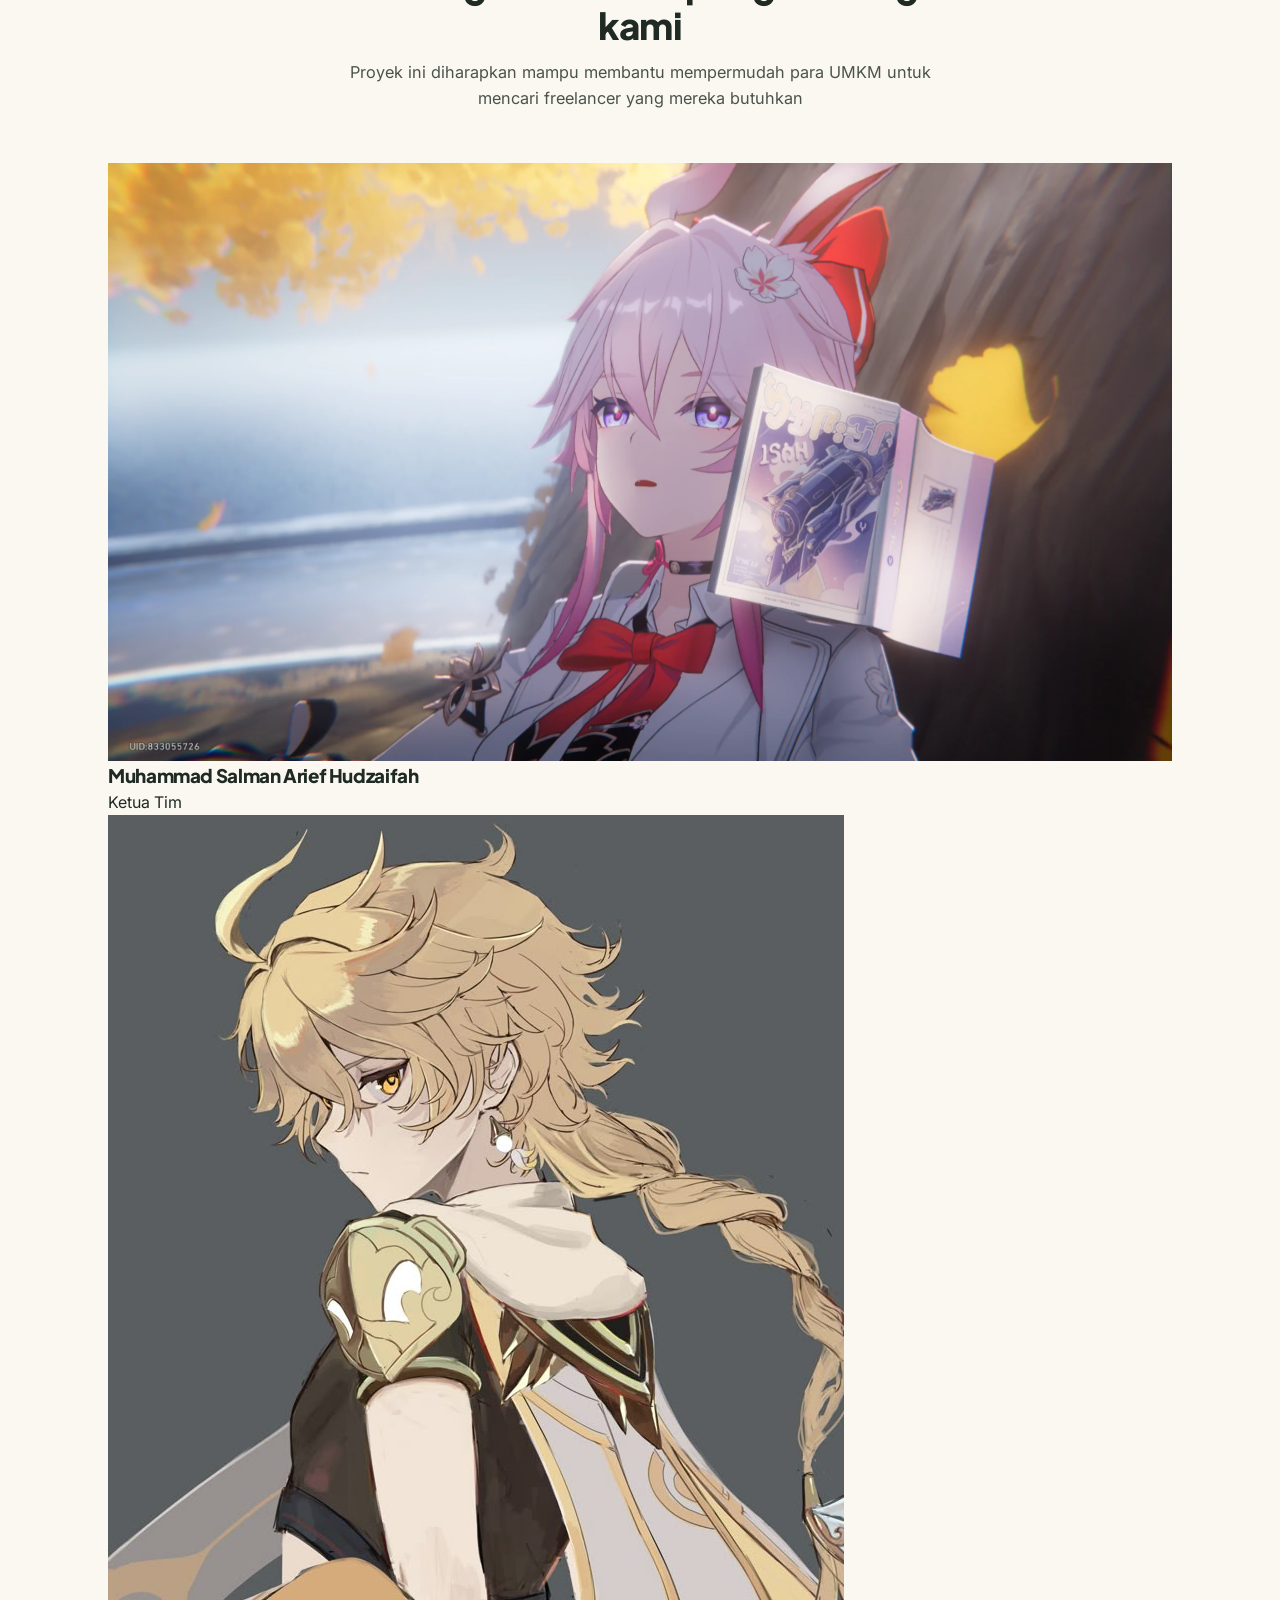
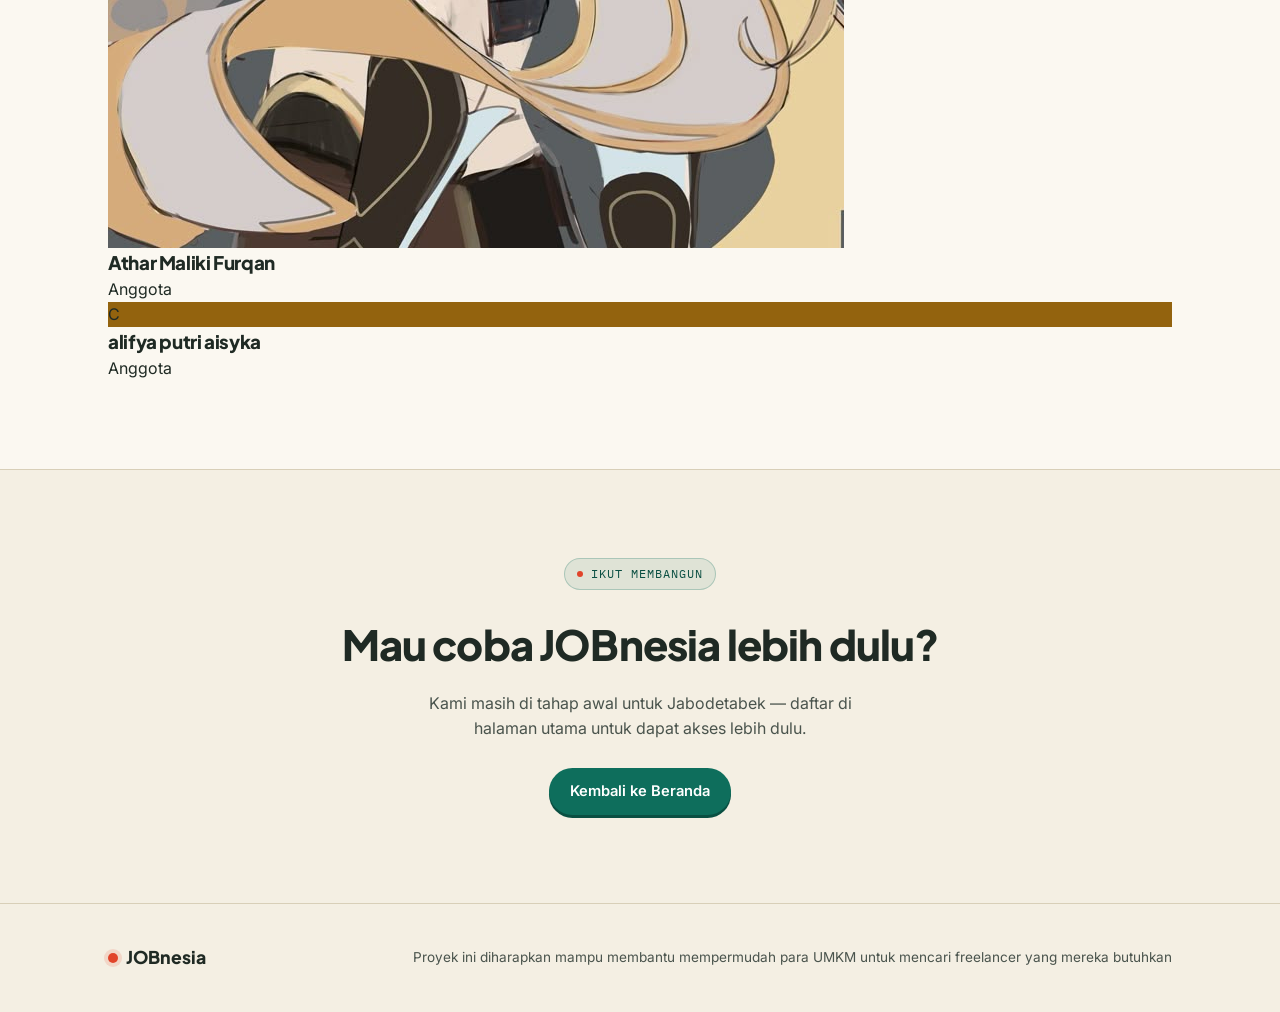
==== commit 13c53c40: "sudah membuat page jasa, dan menambah satu fle js untuk footer" ====
--- a/about.html
+++ b/about.html
@@ -11,23 +11,7 @@
 </head>
 <body>
 
-<header>
-  <nav class="nav wrap" style="padding-left:0; padding-right:0;">
-    <a href="index.html" class="logo" style="text-decoration:none;"><span class="dot"></span>JOBnesia</a>
-    <ul class="nav-links">
-      <li><a href="index.html#cara-kerja">Cara Kerja</a></li>
-      <li><a href="index.html#fitur">Fitur</a></li>
-      <li><a href="index.html#umkm">Untuk UMKM</a></li>
-      <li><a href="index.html#freelancer">Untuk Freelancer</a></li>
-      <li><a href="about.html" style="color:var(--teal); font-weight:700;">About Us</a></li>
-    </ul>
-    <div class="nav-cta">
-      <a href="index.html#cta" class="btn btn-ghost btn-sm">Masuk</a>
-      <a href="index.html#cta" class="btn btn-primary btn-sm"><span class="long">Gabung&nbsp;</span>Gratis</a>
-    </div>
-    <button class="menu-toggle" aria-label="Buka menu"><span></span><span></span><span></span></button>
-  </nav>
-</header>
+<header id="site-header"></header>
 
 <main>
   <!-- PAGE HERO -->
@@ -108,12 +92,12 @@
       </div>
       <div class="team-grid">
         <div class="team-card">
-          <img src="Screenshot (48).png" alt="Muhammad Salman" class="team-avatar" style="background: var(--teal);">
+          <img src="Foto/Screenshot (48).png" alt="Muhammad Salman" class="team-avatar" style="background: var(--teal);">
           <h3>Muhammad Salman Arief Hudzaifah</h3>
           <div class="role">Ketua Tim</div>
         </div>
         <div class="team-card">
-          <img src="Screenshot (49).jpg" alt="Athar Maliki Furqan" class="team-avatar" style="background: var(--teal);">
+          <img src="Foto/Screenshot (49).jpg" alt="Athar Maliki Furqan" class="team-avatar" style="background: var(--teal);">
           <h3>Athar Maliki Furqan</h3>
           <div class="role">Anggota</div>
         </div>
@@ -139,14 +123,10 @@
   </section>
 </main>
 
-<footer>
-  <div class="wrap footer-inner">
-    <a href="index.html" class="logo" style="text-decoration:none;"><span class="dot"></span>JOBnesia</a>
-    <p>Dibuat untuk membantu para UMKM yang mencari freelancer untuk produk mereka</p>
-  </div>
-</footer>
+<footer id="site-footer"></footer>
 
+<script src="components.js"></script>
 <script src="script.js"></script>
 
 </body>
-</html>
+</html>
--- a/index.css
+++ b/index.css
@@ -528,159 +528,4 @@
     .waitlist-form{ flex-direction:column; }
     .nav-cta .btn-primary span.long{ display:none; }
   }
-
-/* ---------- ABOUT PAGE ---------- */
-.team-avatar {
-  width: 144px !important;
-  height: 144px !important;
-  border-radius: 50% !important;
-  margin: 0 auto 30px !important;
-  
-  /* Properti Flexbox wajib agar teks tepat di tengah */
-  display: flex !important;
-  align-items: center !important;
-  justify-content: center !important;
-  
-  /* Mengatur ukuran huruf di dalamnya */
-  font-size: 3.5rem !important; 
-  font-weight: bold !important;
-  color: #ffffff !important;
-  
-  /* Tambahan jika nanti diubah menjadi gambar asli */
-  object-fit: cover;
-}
-.page-hero{
-  padding: 64px 0 20px;
-  text-align: center;
-}
-.page-hero .eyebrow{ margin: 0 auto 20px; }
-.page-hero h1{
-  font-size: clamp(2rem, 3.6vw, 2.8rem);
-  line-height: 1.12;
-  max-width: 680px;
-  margin: 0 auto;
-}
-.page-hero p.lead{
-  max-width: 560px;
-  margin: 20px auto 0;
-  color: var(--ink-soft);
-  font-size: 1.05rem;
-}
-
-.story{
-  max-width: 720px;
-  margin: 0 auto;
-}
-.story p{
-  color: var(--ink-soft);
-  font-size: 1.02rem;
-  margin-bottom: 18px;
-}
-.story p strong{ color: var(--ink); }
-
-.mv-grid{
-  display:grid;
-  grid-template-columns: 1fr 1fr;
-  gap: 22px;
-}
-.mv-card{
-  padding: 32px 28px;
-  border-radius: var(--radius);
-  border: 1px solid var(--line);
-  background: var(--paper-raised);
-}
-.mv-card .tag{
-  font-family:'IBM Plex Mono', monospace;
-  font-size: 0.72rem;
-  text-transform: uppercase;
-  letter-spacing: 0.08em;
-  color: var(--teal-deep);
-}
-.mv-card h3{
-  margin-top: 10px;
-  font-size: 1.2rem;
-  font-family: 'Plus Jakarta Sans', sans-serif;
-  font-weight: 700;
-}
-.mv-card p{
-  margin-top: 10px;
-  color: var(--ink-soft);
-  font-size: 0.95rem;
-}
-
-.value-grid{
-  display:grid;
-  grid-template-columns: repeat(4, 1fr);
-  gap: 18px;
-}
-.value-card{
-  text-align:center;
-  padding: 26px 18px;
-  border-radius: var(--radius);
-  border: 1px solid var(--line);
-  background: var(--paper);
-}
-.value-card .value-icon{
-  width: 44px; height:44px;
-  margin: 0 auto 14px;
-  border-radius: 50%;
-  background: rgba(14,110,92,0.1);
-  color: var(--teal);
-  display:flex; align-items:center; justify-content:center;
-}
-.value-card .value-icon svg{ width:20px; height:20px; }
-.value-card h3{
-  font-size: 0.98rem;
-  font-family: 'Plus Jakarta Sans', sans-serif;
-  font-weight: 700;
-}
-.value-card p{
-  margin-top: 8px;
-  font-size: 0.85rem;
-  color: var(--ink-soft);
-}
-
-.team-grid{
-  display:grid;
-  grid-template-columns: repeat(3, 1fr);
-  gap: 22px;
-}
-.team-card{
-  text-align:center;
-  padding: 28px 20px;
-  border-radius: var(--radius);
-  border: 1px solid var(--line);
-  background: var(--paper-raised);
-}
-.team-avatar{
-  width: 64px; height:64px;
-  border-radius: 50%;
-  margin: 0 auto 16px;
-  display:flex; align-items:center; justify-content:center;
-  font-family:'Plus Jakarta Sans', sans-serif;
-  font-weight: 700;
-  font-size: 1.1rem;
-  color: #fff;
-}
-.team-card h3{
-  font-size: 1rem;
-  font-family: 'Plus Jakarta Sans', sans-serif;
-  font-weight: 700;
-}
-.team-card .role{
-  font-family:'IBM Plex Mono', monospace;
-  font-size: 0.74rem;
-  color: var(--chili);
-  margin-top: 4px;
-  text-transform: uppercase;
-  letter-spacing: 0.05em;
-}
-
-@media (max-width: 900px){
-  .mv-grid{ grid-template-columns: 1fr; }
-  .value-grid{ grid-template-columns: 1fr 1fr; }
-  .team-grid{ grid-template-columns: 1fr; }
-}
-@media (max-width: 640px){
-  .value-grid{ grid-template-columns: 1fr; }
-}+>>>>>>> 6357dfe2e44b345c4e26298bb539688edc32e5f1
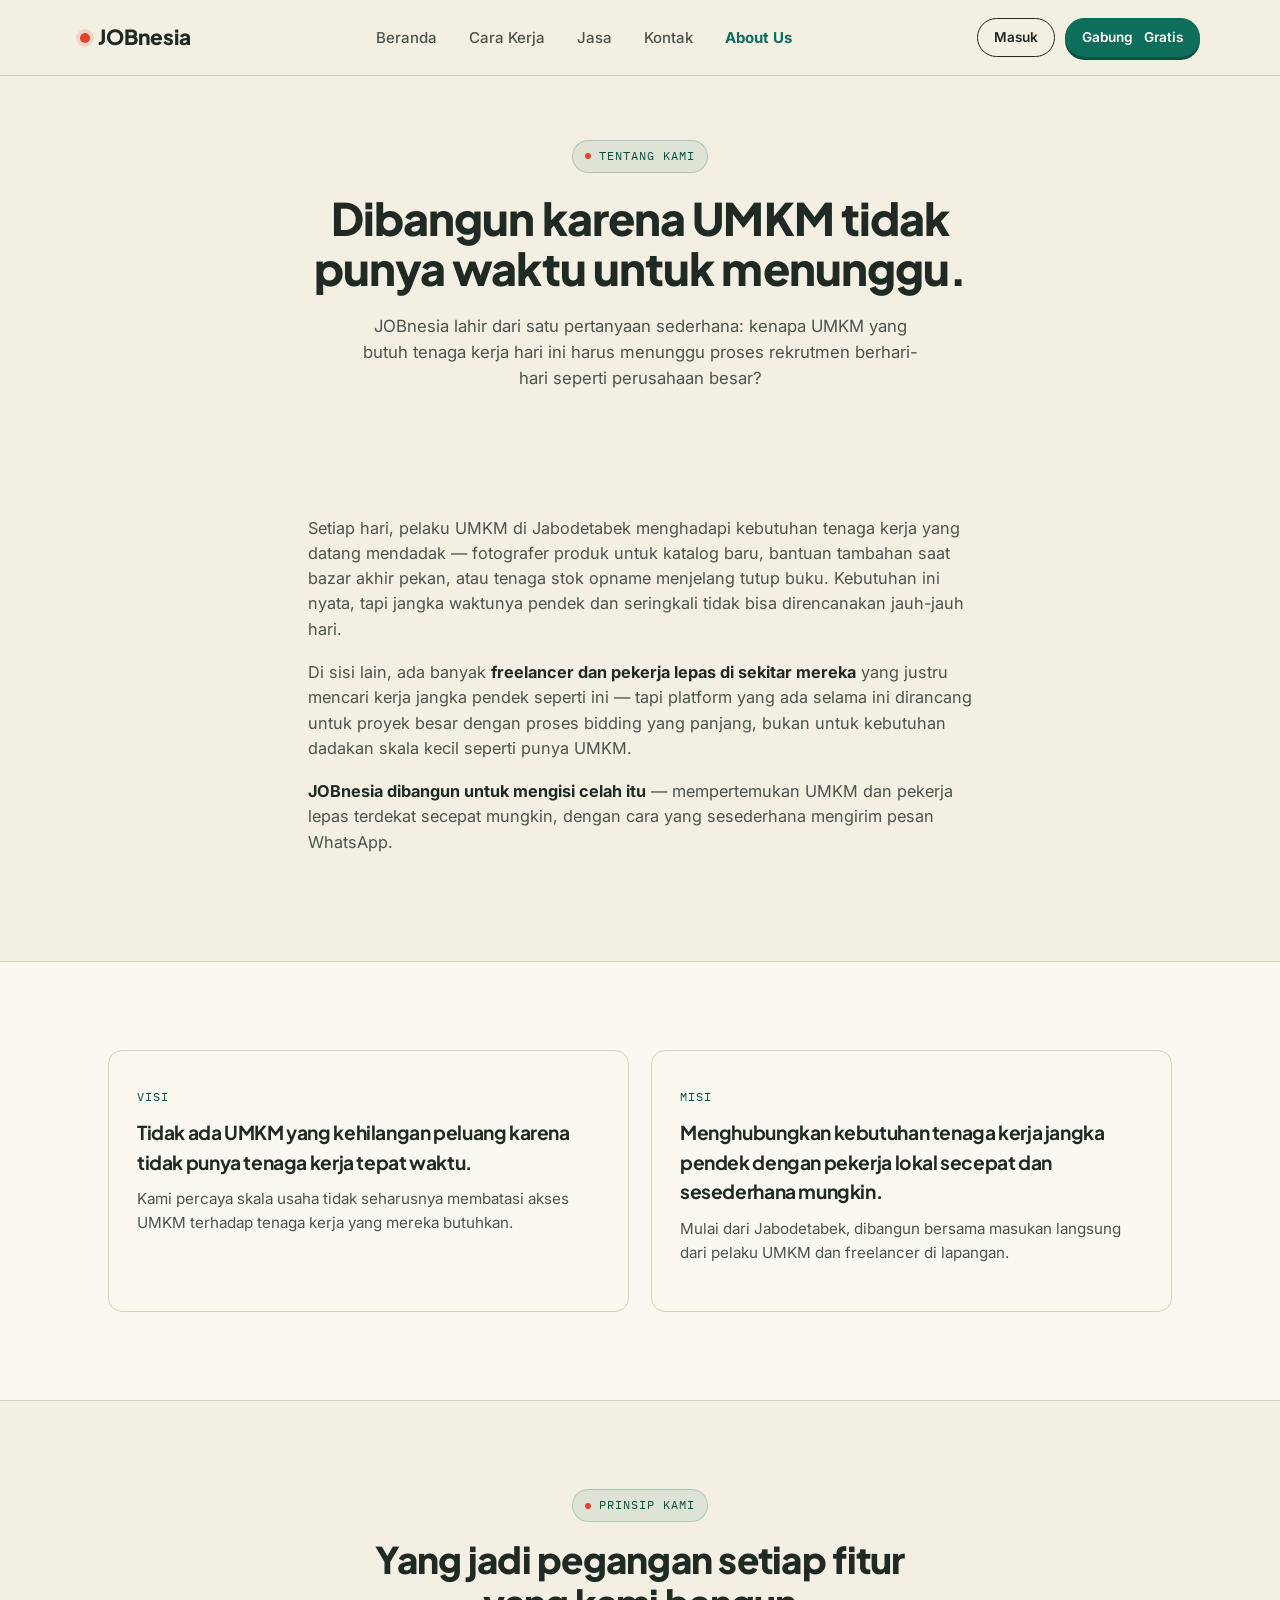
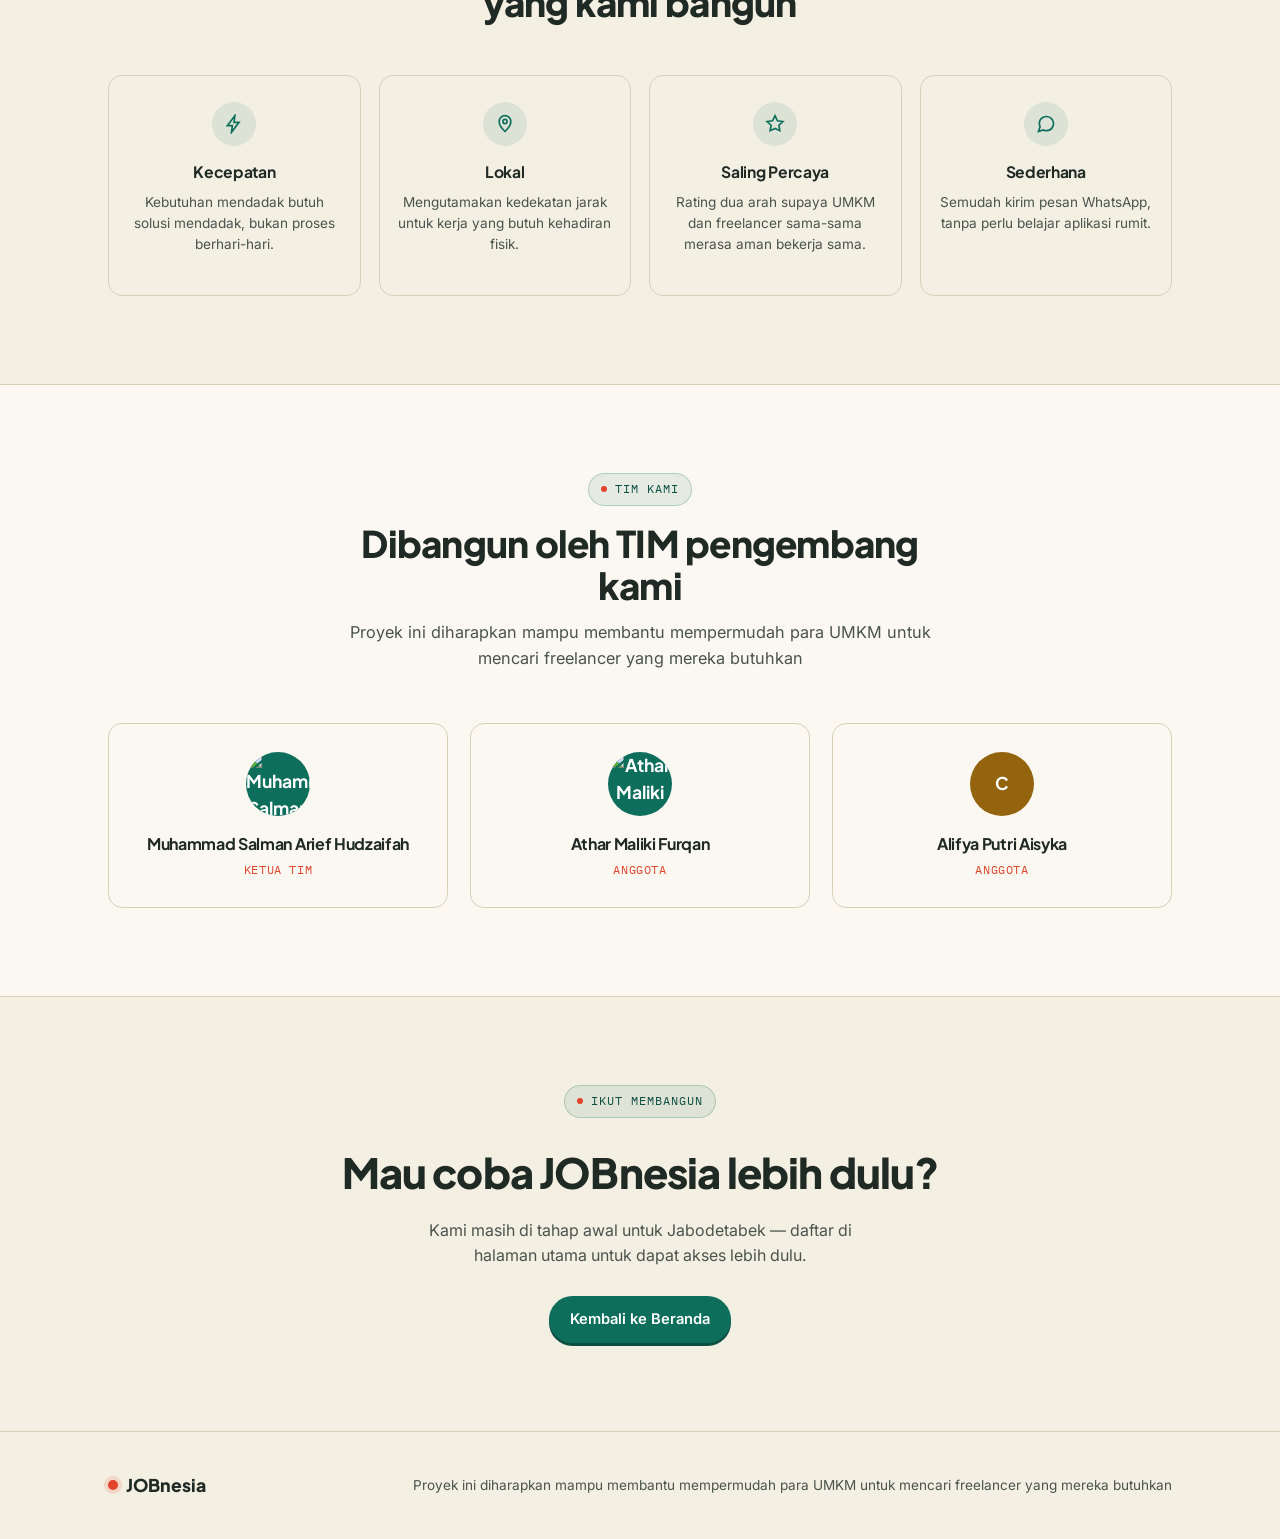
==== commit 392ac911: "merge backend dan frontend di main" ====
--- a/about.html
+++ b/about.html
@@ -92,18 +92,18 @@
       </div>
       <div class="team-grid">
         <div class="team-card">
-          <img src="Foto/Screenshot (48).png" alt="Muhammad Salman" class="team-avatar" style="background: var(--teal);">
+          <img src="" alt="Muhammad Salman" class="team-avatar" style="background: var(--teal);">
           <h3>Muhammad Salman Arief Hudzaifah</h3>
           <div class="role">Ketua Tim</div>
         </div>
         <div class="team-card">
-          <img src="Foto/Screenshot (49).jpg" alt="Athar Maliki Furqan" class="team-avatar" style="background: var(--teal);">
+          <img src="" alt="Athar Maliki Furqan" class="team-avatar" style="background: var(--teal);">
           <h3>Athar Maliki Furqan</h3>
           <div class="role">Anggota</div>
         </div>
         <div class="team-card">
           <div class="team-avatar" style="background: #93630E;">C</div>
-          <h3>alifya putri aisyka</h3>
+          <h3>Alifya Putri Aisyka</h3>
           <div class="role">Anggota</div>
         </div>
       </div>
--- a/index.css
+++ b/index.css
@@ -199,18 +199,31 @@
   /* --- signature: the "nota SOS" receipt ticket --- */
   .ticket-stage{
     position:relative;
-    display:flex;
-    justify-content:center;
-  }
+    display:grid;
+    justify-items:center;
+    perspective: 900px;
+  }
+  .ticket-behind,
   .ticket{
-    background: var(--paper-raised);
+    grid-area: 1 / 1;
     width: 100%;
     max-width: 340px;
+  }
+  .ticket{
+    background-color: var(--kunyit);
+    background-image:
+      repeating-linear-gradient(115deg, rgba(31,42,36,0.035) 0px, rgba(31,42,36,0.035) 1px, transparent 1px, transparent 3px),
+      repeating-linear-gradient(25deg, rgba(31,42,36,0.03) 0px, rgba(31,42,36,0.03) 1px, transparent 1px, transparent 4px);
     padding: 26px 24px 30px;
     border-radius: 4px;
-    transform: rotate(2.5deg);
+    transform: rotate(var(--tilt, 2.5deg));
+    transform-origin: top center;
     box-shadow: 0 24px 48px -18px rgba(31,42,36,0.35), 0 2px 0 rgba(31,42,36,0.06);
     position: relative;
+    z-index: 2;
+    transition: transform 0.4s cubic-bezier(0.22, 1, 0.36, 1), box-shadow 0.4s ease;
+    backface-visibility: hidden;
+    will-change: transform;
   }
   .ticket::before{
     content:"";
@@ -228,6 +241,8 @@
     border-bottom: 1.5px dashed var(--line);
     padding-bottom: 14px;
     margin-bottom: 14px;
+    position: relative;
+    z-index: 1;
   }
   .ticket-head .brand{
     font-family:'Plus Jakarta Sans', sans-serif;
@@ -247,12 +262,16 @@
     text-transform: uppercase;
     color: var(--ink-soft);
     margin-bottom: 10px;
+    position: relative;
+    z-index: 1;
   }
   .ticket-row{
     display:flex;
     justify-content:space-between;
     font-size: 0.88rem;
     padding: 6px 0;
+    position: relative;
+    z-index: 1;
   }
   .ticket-row .k{ color: var(--ink-soft); }
   .ticket-row .v{ font-weight: 600; text-align:right; }
@@ -260,12 +279,16 @@
     border: none;
     border-top: 1.5px dashed var(--line);
     margin: 14px 0;
+    position: relative;
+    z-index: 1;
   }
   .ticket-status{
     background: rgba(14,110,92,0.08);
     border: 1px solid rgba(14,110,92,0.25);
     border-radius: 8px;
     padding: 12px 14px;
+    position: relative;
+    z-index: 1;
   }
   .ticket-status .label{
     font-family:'IBM Plex Mono', monospace;
@@ -296,12 +319,28 @@
     margin-top: 8px;
   }
   .ticket-behind{
-    position:absolute;
-    inset: 14px -14px -14px 14px;
-    background: var(--kunyit);
+    align-self: stretch;
+    background-color: var(--paper-raised);
+    background-image:
+      repeating-linear-gradient(115deg, rgba(31,42,36,0.02) 0px, rgba(31,42,36,0.02) 1px, transparent 1px, transparent 3px);
     border-radius: 4px;
-    transform: rotate(-4deg);
-    z-index:-1;
+    transform: rotate(var(--tilt-behind, -4deg));
+    box-shadow: 0 14px 30px -18px rgba(31,42,36,0.25);
+    position: relative;
+    z-index: 1;
+    transition: transform 0.4s cubic-bezier(0.22, 1, 0.36, 1), box-shadow 0.4s ease;
+    backface-visibility: hidden;
+    will-change: transform;
+  }
+
+  /* hover: lift the bottom of the ticket toward the viewer, like picking up a paper's edge */
+  .ticket-stage:hover .ticket{
+    transform: rotate(var(--tilt, 2.5deg)) translateY(-6px) rotateX(9deg);
+    box-shadow: 0 34px 60px -16px rgba(31,42,36,0.42), 0 2px 0 rgba(31,42,36,0.06);
+  }
+  .ticket-stage:hover .ticket-behind{
+    transform: rotate(var(--tilt-behind, -4deg)) translateY(-3px) rotateX(6deg);
+    box-shadow: 0 20px 38px -18px rgba(31,42,36,0.3);
   }
 
   /* ---------- SECTION SHARED ---------- */
@@ -508,24 +547,808 @@
   footer p{ color: var(--ink-soft); font-size: 0.85rem; margin:0; }
 
   /* ---------- RESPONSIVE ---------- */
-  @media (max-width: 900px){
-    .hero-grid{ grid-template-columns: 1fr; }
-    .ticket-stage{ order:-1; }
-    .stat-grid{ grid-template-columns: 1fr; }
-    .steps{ grid-template-columns: 1fr 1fr; }
-    .feature-grid{ grid-template-columns: 1fr 1fr; }
-    .freelancer-inner{ grid-template-columns: 1fr; }
-    .freelancer{ margin: 0 16px; padding: 40px 26px; }
-  }
-  @media (max-width: 640px){
-    .nav-links{ display:none; }
-    .menu-toggle{ display:block; }
-    .steps{ grid-template-columns: 1fr; }
-    .feature-grid{ grid-template-columns: 1fr; }
-    .wrap{ padding: 0 20px; }
-    .hero{ padding: 48px 0 60px; }
-    section{ padding: 60px 0; }
-    .waitlist-form{ flex-direction:column; }
-    .nav-cta .btn-primary span.long{ display:none; }
-  }
->>>>>>> 6357dfe2e44b345c4e26298bb539688edc32e5f1
+
+@media (max-width: 900px){
+  .hero-grid{ grid-template-columns: 1fr; gap: 40px; }
+  .ticket-stage{ order:-1; }
+  .stat-grid{ grid-template-columns: 1fr; }
+  .steps{ grid-template-columns: 1fr 1fr; }
+  .feature-grid{ grid-template-columns: 1fr 1fr; }
+  .freelancer-inner{ grid-template-columns: 1fr; }
+  .freelancer{ margin: 0 16px; padding: 40px 26px; }
+  
+  /* Halaman Cara Kerja */
+  .process-block{ grid-template-columns: 1fr; row-gap: 18px; }
+  .process-track::before{ display: none; }
+  .process-marker{ margin-bottom: 4px; }
+  .process-visual{ width: 100%; max-width: 340px; }
+  .process-block + .process-block{ margin-top: 40px; }
+
+  /* Halaman About & Kontak */
+  .mv-grid{ grid-template-columns: 1fr; }
+  .value-grid{ grid-template-columns: 1fr 1fr; }
+  .team-grid{ grid-template-columns: 1fr; }
+  .contact-grid{ grid-template-columns: 1fr; }
+}
+
+@media (max-width: 768px){
+  .nav-links {
+    display: none;
+    flex-direction: column;
+    position: absolute;
+    top: 68px; /* Tepat di bawah header */
+    left: 0; right: 0;
+    background: var(--paper-raised);
+    padding: 20px 28px;
+    border-bottom: 1px solid var(--line);
+    box-shadow: 0 8px 16px rgba(0,0,0,0.06);
+    gap: 20px;
+  }
+  .nav-links.active {
+    display: flex;
+    animation: slideDown 0.3s ease forwards;
+  }
+  @keyframes slideDown {
+    from { opacity: 0; transform: translateY(-10px); }
+    to { opacity: 1; transform: translateY(0); }
+  }
+  .menu-toggle { display: block; }
+  .mobile-hide { display: none !important; }
+}
+
+@media (max-width: 640px){
+  .steps{ grid-template-columns: 1fr; }
+  .feature-grid{ grid-template-columns: 1fr; }
+  .value-grid{ grid-template-columns: 1fr; }
+  .wrap{ padding: 0 20px; }
+  .hero{ padding: 48px 0 60px; }
+  section{ padding: 60px 0; }
+  .waitlist-form{ flex-direction:column; }
+  .nav-cta .btn-primary span.long{ display:none; }
+  
+  /* Halaman Cara Kerja */
+  .steps-more{ justify-content: center; }
+  .faq-question{ padding: 14px 16px; font-size: 0.9rem; }
+  .faq-answer p{ padding: 0 16px 16px; }
+}
+
+/* ---------- ABOUT PAGE ---------- */
+.page-hero{
+  padding: 64px 0 20px;
+  text-align: center;
+}
+.page-hero .eyebrow{ margin: 0 auto 20px; }
+.page-hero h1{
+  font-size: clamp(2rem, 3.6vw, 2.8rem);
+  line-height: 1.12;
+  max-width: 680px;
+  margin: 0 auto;
+}
+.page-hero p.lead{
+  max-width: 560px;
+  margin: 20px auto 0;
+  color: var(--ink-soft);
+  font-size: 1.05rem;
+}
+
+.story{
+  max-width: 720px;
+  margin: 0 auto;
+}
+.story p{
+  color: var(--ink-soft);
+  font-size: 1.02rem;
+  margin-bottom: 18px;
+}
+.story p strong{ color: var(--ink); }
+
+.mv-grid{
+  display:grid;
+  grid-template-columns: 1fr 1fr;
+  gap: 22px;
+}
+.mv-card{
+  padding: 32px 28px;
+  border-radius: var(--radius);
+  border: 1px solid var(--line);
+  background: var(--paper-raised);
+}
+.mv-card .tag{
+  font-family:'IBM Plex Mono', monospace;
+  font-size: 0.72rem;
+  text-transform: uppercase;
+  letter-spacing: 0.08em;
+  color: var(--teal-deep);
+}
+.mv-card h3{
+  margin-top: 10px;
+  font-size: 1.2rem;
+  font-family: 'Plus Jakarta Sans', sans-serif;
+  font-weight: 700;
+}
+.mv-card p{
+  margin-top: 10px;
+  color: var(--ink-soft);
+  font-size: 0.95rem;
+}
+
+.value-grid{
+  display:grid;
+  grid-template-columns: repeat(4, 1fr);
+  gap: 18px;
+}
+.value-card{
+  text-align:center;
+  padding: 26px 18px;
+  border-radius: var(--radius);
+  border: 1px solid var(--line);
+  background: var(--paper);
+}
+.value-card .value-icon{
+  width: 44px; height:44px;
+  margin: 0 auto 14px;
+  border-radius: 50%;
+  background: rgba(14,110,92,0.1);
+  color: var(--teal);
+  display:flex; align-items:center; justify-content:center;
+}
+.value-card .value-icon svg{ width:20px; height:20px; }
+.value-card h3{
+  font-size: 0.98rem;
+  font-family: 'Plus Jakarta Sans', sans-serif;
+  font-weight: 700;
+}
+.value-card p{
+  margin-top: 8px;
+  font-size: 0.85rem;
+  color: var(--ink-soft);
+}
+
+.team-grid{
+  display:grid;
+  grid-template-columns: repeat(3, 1fr);
+  gap: 22px;
+}
+.team-card{
+  text-align:center;
+  padding: 28px 20px;
+  border-radius: var(--radius);
+  border: 1px solid var(--line);
+  background: var(--paper-raised);
+}
+.team-avatar{
+  width: 64px; height:64px;
+  border-radius: 50%;
+  margin: 0 auto 16px;
+  display:flex; align-items:center; justify-content:center;
+  font-family:'Plus Jakarta Sans', sans-serif;
+  font-weight: 700;
+  font-size: 1.1rem;
+  color: #fff;
+}
+.team-card h3{
+  font-size: 1rem;
+  font-family: 'Plus Jakarta Sans', sans-serif;
+  font-weight: 700;
+}
+.team-card .role{
+  font-family:'IBM Plex Mono', monospace;
+  font-size: 0.74rem;
+  color: var(--chili);
+  margin-top: 4px;
+  text-transform: uppercase;
+  letter-spacing: 0.05em;
+}
+
+@media (max-width: 900px){
+  .mv-grid{ grid-template-columns: 1fr; }
+  .value-grid{ grid-template-columns: 1fr 1fr; }
+  .team-grid{ grid-template-columns: 1fr; }
+}
+@media (max-width: 640px){
+  .value-grid{ grid-template-columns: 1fr; }
+}
+
+/* ---------- KONTAK PAGE ---------- */
+.contact-grid{
+  display:grid;
+  grid-template-columns: repeat(3, 1fr);
+  gap: 24px;
+}
+.contact-card{
+  text-align:center;
+  padding: 36px 26px;
+  border-radius: var(--radius);
+  border: 1px solid var(--line);
+  background: var(--paper-raised);
+  transition: border-color 0.15s ease, transform 0.15s ease;
+}
+.contact-card:hover{ border-color: var(--teal); transform: translateY(-2px); }
+.contact-icon{
+  width: 52px; height:52px;
+  border-radius: 50%;
+  margin: 0 auto 18px;
+  display:flex; align-items:center; justify-content:center;
+}
+.contact-icon svg{ width:24px; height:24px; }
+.contact-card .tag{
+  font-family:'IBM Plex Mono', monospace;
+  font-size: 0.7rem;
+  text-transform: uppercase;
+  letter-spacing: 0.08em;
+  color: var(--ink-soft);
+}
+.contact-card h3{
+  margin-top: 8px;
+  font-size: 1.1rem;
+  font-family: 'Plus Jakarta Sans', sans-serif;
+  font-weight: 700;
+}
+.contact-card p{
+  margin-top: 8px;
+  font-size: 0.88rem;
+  color: var(--ink-soft);
+}
+.contact-card .number{
+  margin-top: 16px;
+  font-family:'IBM Plex Mono', monospace;
+  font-size: 1.02rem;
+  font-weight: 500;
+  color: var(--ink);
+}
+.contact-card .btn{
+  margin-top: 18px;
+  width: 100%;
+  justify-content:center;
+}
+
+@media (max-width: 900px){
+  .contact-grid{ grid-template-columns: 1fr; }
+}
+
+/* ---------- CARA KERJA TEASER: "Selengkapnya" link ---------- */
+.steps-more{
+  display: flex;
+  justify-content: flex-end;
+  margin-top: 22px;
+}
+.link-more{
+  display: inline-flex;
+  align-items: center;
+  gap: 6px;
+  font-family: 'Plus Jakarta Sans', sans-serif;
+  font-weight: 700;
+  font-size: 0.95rem;
+  color: var(--teal-deep);
+  text-decoration: none;
+  padding: 8px 2px;
+}
+.link-more:hover{ color: var(--teal); }
+.link-more span{ display: inline-block; transition: transform 0.2s ease; }
+.link-more:hover span{ transform: translateX(4px); }
+
+/* ---------- CARA KERJA DETAIL PAGE ---------- */
+.page-hero h1 .accent{ color: var(--chili); }
+
+/* shared scroll-reveal utility */
+.reveal{
+  opacity: 0;
+  transform: translateY(24px);
+  transition: opacity 0.7s ease, transform 0.7s ease;
+}
+.reveal.is-visible{ opacity: 1; transform: none; }
+
+/* process track */
+.process-track{ position: relative; }
+.process-track::before{
+  content: "";
+  position: absolute;
+  left: 23px;
+  top: 6px;
+  bottom: 6px;
+  width: 2px;
+  background: var(--line);
+  z-index: 0;
+}
+.process-block{
+  display: grid;
+  grid-template-columns: 48px 340px 1fr;
+  column-gap: 32px;
+  align-items: start;
+  position: relative;
+}
+.process-block + .process-block{ margin-top: 56px; }
+.process-marker{
+  width: 48px; height: 48px;
+  border-radius: 50%;
+  background: var(--paper);
+  border: 2px solid var(--chili);
+  display: flex; align-items: center; justify-content: center;
+  position: relative;
+  z-index: 1;
+}
+.process-marker .process-no{ font-size: 0.8rem; font-weight: 600; color: var(--chili); }
+.process-visual{
+  width: 340px;
+  padding: 32px 28px;
+  min-height: 200px;
+  background: var(--paper-raised);
+  border: 1px solid var(--line);
+  border-radius: var(--radius);
+  display: flex; align-items: center; justify-content: center;
+  overflow: hidden;
+  position: relative;
+  box-shadow: 0 16px 34px -22px rgba(31,42,36,0.35);
+}
+.process-content h3{
+  font-size: 1.2rem;
+  font-family: 'Plus Jakarta Sans', sans-serif;
+  font-weight: 700;
+}
+.process-content p.process-lead{
+  margin-top: 10px;
+  font-size: 0.96rem;
+  color: var(--ink-soft);
+  max-width: 500px;
+}
+.process-detail-list{
+  list-style: none;
+  margin: 16px 0 0;
+  padding: 0;
+  display: grid;
+  gap: 10px;
+  max-width: 540px;
+}
+.process-detail-list li{
+  display: flex;
+  gap: 10px;
+  font-size: 0.9rem;
+  color: var(--ink);
+}
+.process-detail-list li::before{
+  content: "→";
+  color: var(--chili);
+  font-weight: 700;
+  flex-shrink: 0;
+}
+.process-tip{
+  margin-top: 16px;
+  max-width: 540px;
+  background: rgba(14,110,92,0.08);
+  border: 1px solid rgba(14,110,92,0.25);
+  border-radius: 8px;
+  padding: 11px 14px;
+  font-size: 0.84rem;
+  color: var(--teal-deep);
+  display: flex;
+  gap: 8px;
+  align-items: flex-start;
+}
+.process-tip svg{ width: 15px; height: 15px; flex-shrink: 0; margin-top: 2px; }
+
+/* visual 1 — mini nota (posting kebutuhan) */
+.mini-ticket{
+  width: 220px;
+  background: var(--paper);
+  border: 1px solid var(--line);
+  border-radius: 8px;
+  padding: 14px 16px 16px;
+  transform: rotate(-1.5deg);
+  box-shadow: 0 10px 20px -12px rgba(31,42,36,0.3);
+}
+.mt-head{
+  display: flex; justify-content: space-between; align-items: center;
+  border-bottom: 1.5px dashed var(--line);
+  padding-bottom: 9px; margin-bottom: 9px;
+}
+.mt-brand{ font-family: 'Plus Jakarta Sans', sans-serif; font-weight: 800; font-size: 0.78rem; }
+.mt-blink{ width: 7px; height: 7px; border-radius: 50%; background: var(--chili); animation: pulse 1.6s ease-in-out infinite; }
+.mt-row{
+  display: flex; justify-content: space-between; gap: 10px;
+  font-size: 0.74rem; padding: 4px 0;
+  opacity: 0; transform: translateY(6px);
+  animation: mtRowIn 6s ease-in-out infinite;
+}
+.mt-row span{ color: var(--ink-soft); }
+.mt-row b{ font-weight: 600; text-align: right; }
+.mt-row.r1{ animation-delay: 0s; }
+.mt-row.r2{ animation-delay: 0.55s; }
+.mt-row.r3{ animation-delay: 1.1s; }
+@keyframes mtRowIn{
+  0%, 6%{ opacity: 0; transform: translateY(6px); }
+  16%, 82%{ opacity: 1; transform: translateY(0); }
+  94%, 100%{ opacity: 0; transform: translateY(-4px); }
+}
+.mt-wa{
+  display: flex; align-items: center; gap: 6px;
+  margin-top: 10px; padding-top: 9px;
+  border-top: 1.5px dashed var(--line);
+  font-family: 'IBM Plex Mono', monospace;
+  font-size: 0.6rem; text-transform: uppercase; letter-spacing: 0.04em;
+  color: var(--teal-deep);
+}
+.mt-wa svg{ width: 12px; height: 12px; }
+
+/* visual 2 — radar (match otomatis) */
+.radar{ position: relative; width: 160px; height: 160px; }
+.radar-ring{
+  position: absolute; top: 50%; left: 50%;
+  width: 32px; height: 32px;
+  margin: -16px 0 0 -16px;
+  border-radius: 50%;
+  border: 1.5px solid var(--teal);
+  transform: scale(0);
+  opacity: 0.8;
+  animation: radarPing 3s ease-out infinite;
+}
+.radar-ring.ring2{ animation-delay: 1s; }
+.radar-ring.ring3{ animation-delay: 2s; }
+@keyframes radarPing{
+  0%{ transform: scale(0); opacity: 0.7; }
+  100%{ transform: scale(5); opacity: 0; }
+}
+.radar-center{
+  position: absolute; top: 50%; left: 50%;
+  width: 14px; height: 14px; margin: -7px 0 0 -7px;
+  border-radius: 50%;
+  background: var(--teal);
+  box-shadow: 0 0 0 5px var(--paper-raised);
+  z-index: 2;
+}
+.radar-dot{
+  position: absolute;
+  width: 9px; height: 9px;
+  border-radius: 50%;
+  background: var(--line);
+  z-index: 1;
+  animation: dotFound 4.5s ease-in-out infinite;
+}
+.radar-dot.d1{ top: 22%; left: 28%; animation-delay: 0.6s; }
+.radar-dot.d2{ top: 18%; left: 68%; animation-delay: 1.4s; }
+.radar-dot.d3{ top: 70%; left: 74%; animation-delay: 2.2s; }
+.radar-dot.d4{ top: 74%; left: 22%; animation-delay: 3s; }
+@keyframes dotFound{
+  0%, 12%{ background: var(--line); transform: scale(1); }
+  22%, 70%{ background: var(--chili); transform: scale(1.3); }
+  85%, 100%{ background: var(--line); transform: scale(1); }
+}
+
+/* visual 3 — pekerja menuju lokasi */
+.route{ width: 230px; position: relative; padding-top: 26px; }
+.process-visual{ position: relative; }
+.process-visual .map-bg{
+  position: absolute;
+  inset: 0;
+  z-index: 0;
+  border-radius: inherit;
+  overflow: hidden;
+}
+.process-visual .map-img{
+  width: 100%; height: 100%;
+  object-fit: cover;
+  display: block;
+  border: 0;
+  pointer-events: none;
+  filter: saturate(0.6) contrast(0.98) brightness(0.98) hue-rotate(-5deg);
+  opacity: 0.95;
+}
+.process-visual .radar{ position: relative; z-index: 2; }
+.route-track{
+  position: relative;
+  height: 2px;
+  background-image: linear-gradient(to right, var(--line) 60%, transparent 0%);
+  background-size: 10px 2px;
+  background-repeat: repeat-x;
+}
+.route-pin{
+  position: absolute; right: -4px; top: 50%;
+  transform: translateY(-50%);
+  width: 24px; height: 24px;
+  color: var(--teal);
+  animation: pinPulse 3.2s ease-in-out infinite;
+}
+@keyframes pinPulse{
+  0%, 30%, 70%, 100%{ transform: translateY(-50%) scale(1); }
+  45%, 55%{ transform: translateY(-50%) scale(1.15); }
+}
+.route-mover{
+  position: absolute; top: 50%; left: 0;
+  width: 24px; height: 24px;
+  margin-top: -12px;
+  border-radius: 50%;
+  background: var(--chili);
+  color: #fff;
+  display: flex; align-items: center; justify-content: center;
+  animation: routeMove 3.2s ease-in-out infinite;
+}
+.route-mover svg{ width: 13px; height: 13px; }
+@keyframes routeMove{
+  0%, 100%{ left: 0; }
+  40%, 60%{ left: calc(100% - 24px); }
+}
+.route-label{
+  margin-top: 12px;
+  font-family: 'IBM Plex Mono', monospace;
+  font-size: 0.66rem;
+  color: var(--ink-soft);
+  text-align: center;
+}
+
+/* visual 4 — selesai & bayar */
+.payout{ display: flex; flex-direction: column; align-items: center; gap: 14px; }
+.payout-check{
+  width: 56px; height: 56px;
+  border-radius: 50%;
+  background: var(--teal);
+  display: flex; align-items: center; justify-content: center;
+}
+.payout-check svg{ width: 26px; height: 26px; }
+.payout-check path{
+  fill: none; stroke: #fff; stroke-width: 2.5;
+  stroke-linecap: round; stroke-linejoin: round;
+  stroke-dasharray: 20;
+  animation: drawCheck 3s ease-in-out infinite;
+}
+@keyframes drawCheck{
+  0%{ stroke-dashoffset: 20; }
+  30%, 80%{ stroke-dashoffset: 0; }
+  100%{ stroke-dashoffset: 20; }
+}
+.payout-rate{ display: flex; gap: 16px; }
+.payout-avatar{ text-align: center; }
+.payout-avatar .av{
+  width: 30px; height: 30px; border-radius: 50%;
+  display: flex; align-items: center; justify-content: center;
+  font-family: 'Plus Jakarta Sans', sans-serif; font-weight: 700; font-size: 0.74rem;
+  color: #fff; margin: 0 auto 5px;
+}
+.payout-avatar.umkm .av{ background: var(--kunyit); color: var(--ink); }
+.payout-avatar.freelancer .av{ background: var(--chili); }
+.payout-stars{ font-size: 0.68rem; color: var(--kunyit); letter-spacing: 1px; }
+.payout-stars span{
+  display: inline-block; opacity: 0; transform: scale(0.4);
+  animation: starPop 3s ease-in-out infinite;
+}
+.payout-avatar.umkm .payout-stars span:nth-child(1){ animation-delay: 1.2s; }
+.payout-avatar.umkm .payout-stars span:nth-child(2){ animation-delay: 1.3s; }
+.payout-avatar.umkm .payout-stars span:nth-child(3){ animation-delay: 1.4s; }
+.payout-avatar.umkm .payout-stars span:nth-child(4){ animation-delay: 1.5s; }
+.payout-avatar.umkm .payout-stars span:nth-child(5){ animation-delay: 1.6s; }
+.payout-avatar.freelancer .payout-stars span:nth-child(1){ animation-delay: 1.5s; }
+.payout-avatar.freelancer .payout-stars span:nth-child(2){ animation-delay: 1.6s; }
+.payout-avatar.freelancer .payout-stars span:nth-child(3){ animation-delay: 1.7s; }
+.payout-avatar.freelancer .payout-stars span:nth-child(4){ animation-delay: 1.8s; }
+.payout-avatar.freelancer .payout-stars span:nth-child(5){ animation-delay: 1.9s; }
+@keyframes starPop{
+  0%, 20%{ opacity: 0; transform: scale(0.4); }
+  32%, 78%{ opacity: 1; transform: scale(1); }
+  92%, 100%{ opacity: 0; transform: scale(0.4); }
+}
+
+/* ---------- FAQ ---------- */
+.faq-list{
+  max-width: 740px;
+  margin: 0 auto;
+  display: grid;
+  gap: 10px;
+}
+.faq-item{
+  border: 1px solid var(--line);
+  border-radius: var(--radius);
+  background: var(--paper-raised);
+  transition: border-color 0.2s ease;
+}
+.faq-item.open{ border-color: var(--teal); }
+.faq-question{
+  width: 100%;
+  margin: 0;
+  display: flex;
+  justify-content: space-between;
+  align-items: center;
+  gap: 16px;
+  padding: 16px 20px;
+  background: none;
+  border: none;
+  text-align: left;
+  font-family: 'Plus Jakarta Sans', sans-serif;
+  font-weight: 700;
+  font-size: 0.94rem;
+  color: var(--ink);
+}
+.faq-icon{
+  flex-shrink: 0;
+  width: 18px; height: 18px;
+  color: var(--teal);
+  transition: transform 0.3s ease;
+}
+.faq-item.open .faq-icon{ transform: rotate(180deg); }
+.faq-answer{
+  display: grid;
+  grid-template-rows: 0fr;
+  transition: grid-template-rows 0.35s ease;
+}
+.faq-item.open .faq-answer{ grid-template-rows: 1fr; }
+.faq-answer-inner{ overflow: hidden; }
+.faq-answer p{
+  margin: 0;
+  padding: 0 20px 18px;
+  color: var(--ink-soft);
+  font-size: 0.87rem;
+  line-height: 1.6;
+}
+
+/* ---------- RESPONSIVE: CARA KERJA / FAQ ---------- */
+@media (max-width: 900px){
+  .process-block{ grid-template-columns: 1fr; row-gap: 18px; }
+  .process-track::before{ display: none; }
+  .process-marker{ margin-bottom: 4px; }
+  .process-visual{ width: 100%; max-width: 340px; }
+  .process-block + .process-block{ margin-top: 40px; }
+}
+@media (max-width: 640px){
+  .steps-more{ justify-content: center; }
+  .faq-question{ padding: 14px 16px; font-size: 0.9rem; }
+  .faq-answer p{ padding: 0 16px 16px; }
+}
+/* ---------- AUTH (LOGIN / REGISTER) ---------- */
+.auth-section{
+  padding: 64px 0 90px;
+  min-height: 70vh;
+  display: flex;
+  align-items: center;
+}
+.auth-section .wrap{
+  display: flex;
+  justify-content: center;
+}
+.auth-card{
+  width: 100%;
+  max-width: 460px;
+  background: var(--paper-raised);
+  border: 1px solid var(--line);
+  border-radius: var(--radius);
+  padding: 40px 36px;
+  box-shadow: 0 3px 0 var(--line);
+}
+.auth-head{ margin-bottom: 28px; }
+.auth-head .eyebrow{
+  display: inline-block;
+  font-family: 'IBM Plex Mono', monospace;
+  font-size: 0.78rem;
+  font-weight: 500;
+  letter-spacing: 0.06em;
+  text-transform: uppercase;
+  color: var(--teal);
+  margin-bottom: 10px;
+}
+.auth-head h1{
+  font-size: 1.7rem;
+  margin-bottom: 8px;
+}
+.auth-head p{
+  color: var(--ink-soft);
+  font-size: 0.95rem;
+}
+
+/* Role selector (register.html) */
+.role-select{
+  display: grid;
+  grid-template-columns: 1fr 1fr;
+  gap: 12px;
+  margin-bottom: 24px;
+}
+.role-option{
+  border: 1.5px solid var(--line);
+  border-radius: var(--radius);
+  padding: 18px 14px;
+  cursor: pointer;
+  text-align: center;
+  background: var(--paper);
+  transition: border-color 0.15s ease, transform 0.15s ease, background 0.15s ease;
+}
+.role-option:hover{ transform: translateY(-1px); border-color: var(--teal); }
+.role-option.active{
+  border-color: var(--teal);
+  background: rgba(14,110,92,0.08);
+  box-shadow: 0 2px 0 var(--teal);
+}
+.role-option .role-icon{
+  width: 36px; height: 36px;
+  margin: 0 auto 10px;
+  color: var(--teal);
+}
+.role-option.active .role-icon{ color: var(--teal-deep); }
+.role-option h4{
+  font-family: 'Plus Jakarta Sans', sans-serif;
+  font-weight: 700;
+  font-size: 0.95rem;
+  margin-bottom: 4px;
+}
+.role-option p{
+  font-size: 0.8rem;
+  color: var(--ink-soft);
+}
+
+/* Form fields */
+.form-group{ margin-bottom: 18px; }
+.form-group label{
+  display: block;
+  font-size: 0.85rem;
+  font-weight: 600;
+  margin-bottom: 6px;
+  color: var(--ink);
+}
+.form-group input,
+.form-group select{
+  width: 100%;
+  padding: 11px 14px;
+  border: 1.5px solid var(--line);
+  border-radius: 10px;
+  background: var(--paper);
+  color: var(--ink);
+  font-family: 'Inter', sans-serif;
+  font-size: 0.95rem;
+  transition: border-color 0.15s ease;
+}
+.form-group input:focus,
+.form-group select:focus{
+  outline: none;
+  border-color: var(--teal);
+}
+.form-hint{
+  font-size: 0.78rem;
+  color: var(--ink-soft);
+  margin-top: 5px;
+}
+
+/* Field set khusus role (disembunyikan sampai role dipilih) */
+.field-set{
+  display: none;
+}
+.field-set.active{
+  display: block;
+}
+
+/* Error & success message */
+.form-error{
+  display: none;
+  background: rgba(225,68,42,0.1);
+  color: var(--chili);
+  border: 1px solid rgba(225,68,42,0.3);
+  border-radius: 10px;
+  padding: 10px 14px;
+  font-size: 0.85rem;
+  margin-bottom: 16px;
+}
+.auth-msg{
+  font-size: 0.85rem;
+  margin-top: 12px;
+  min-height: 20px;
+}
+.auth-msg.success{ color: var(--teal); font-weight: 600; }
+.auth-msg.error{ color: var(--chili); font-weight: 600; }
+
+.auth-submit{
+  width: 100%;
+  justify-content: center;
+  padding: 13px 20px;
+  font-size: 0.95rem;
+}
+
+.auth-switch{
+  text-align: center;
+  margin-top: 22px;
+  font-size: 0.88rem;
+  color: var(--ink-soft);
+}
+.auth-switch a{
+  color: var(--teal);
+  font-weight: 600;
+  text-decoration: none;
+}
+.auth-switch a:hover{ text-decoration: underline; }
+
+@media (max-width: 520px){
+  .auth-card{ padding: 32px 24px; }
+  .role-select{ grid-template-columns: 1fr; }
+}
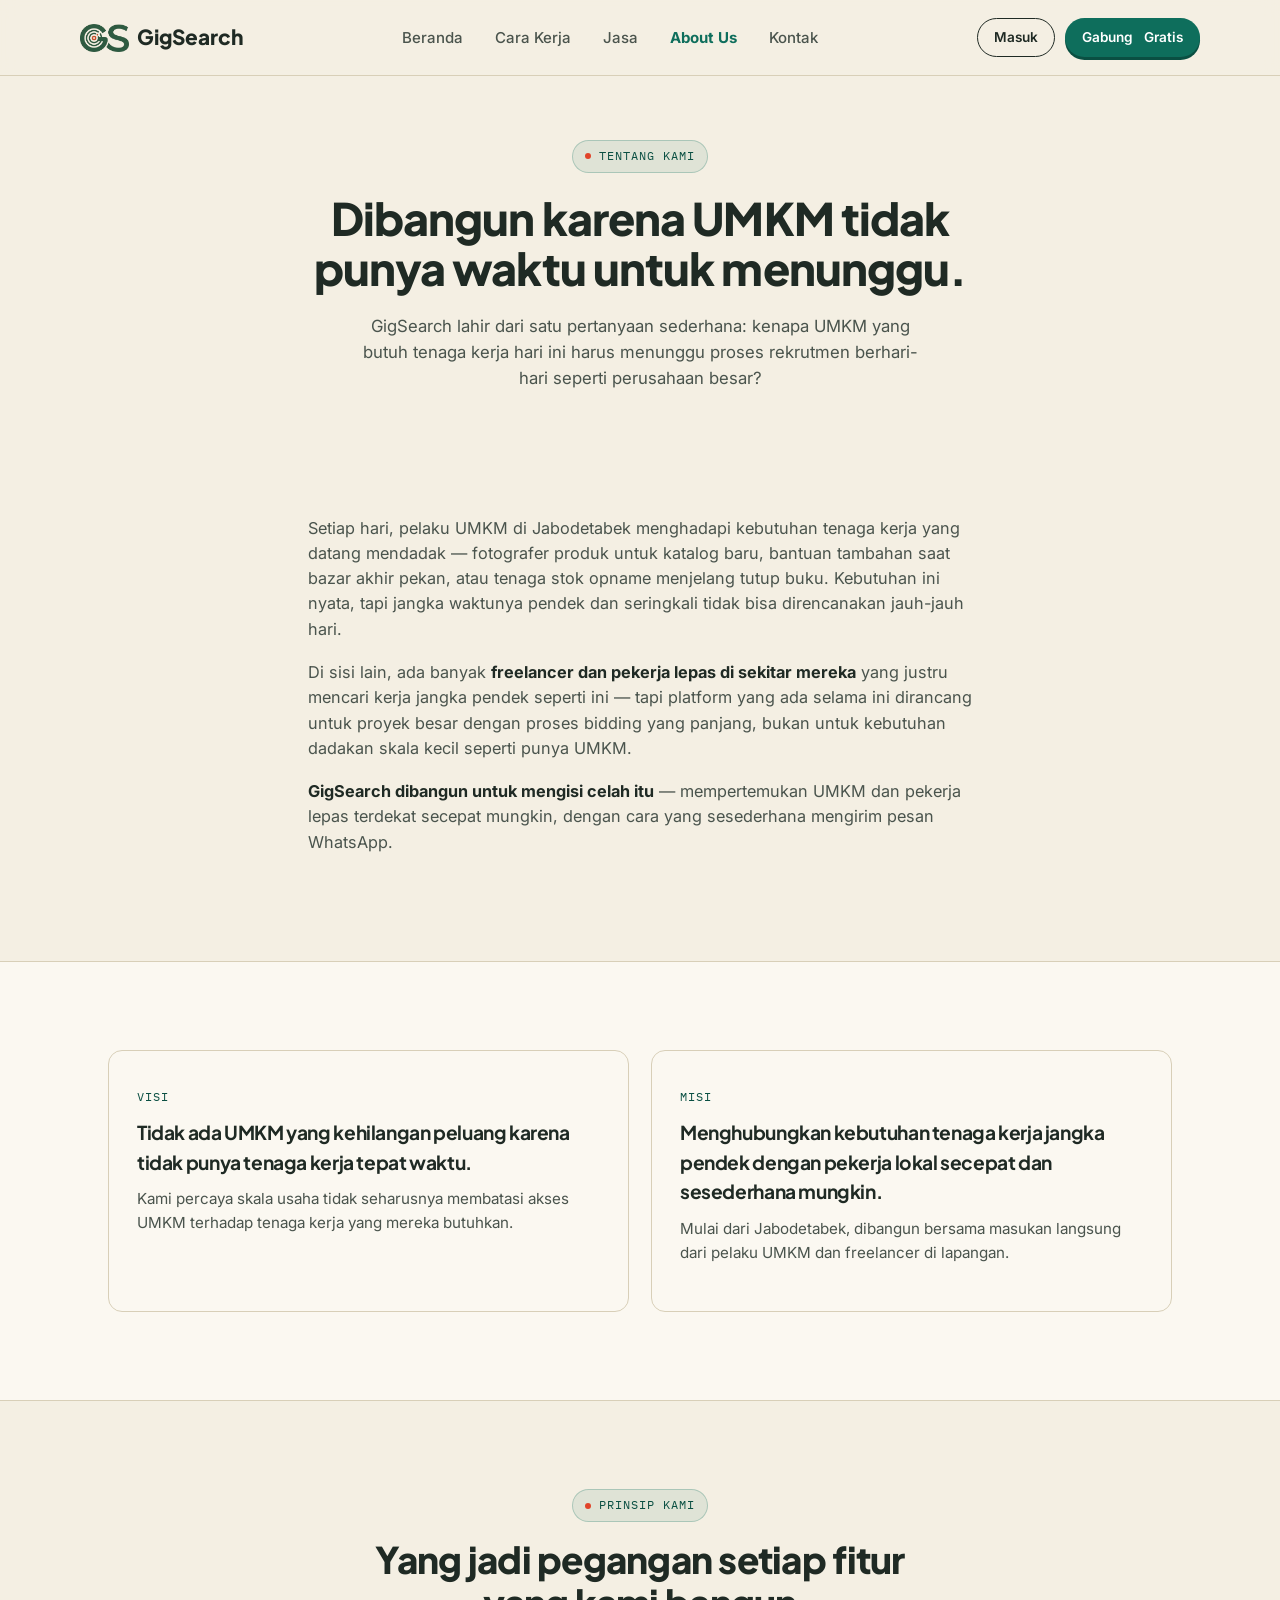
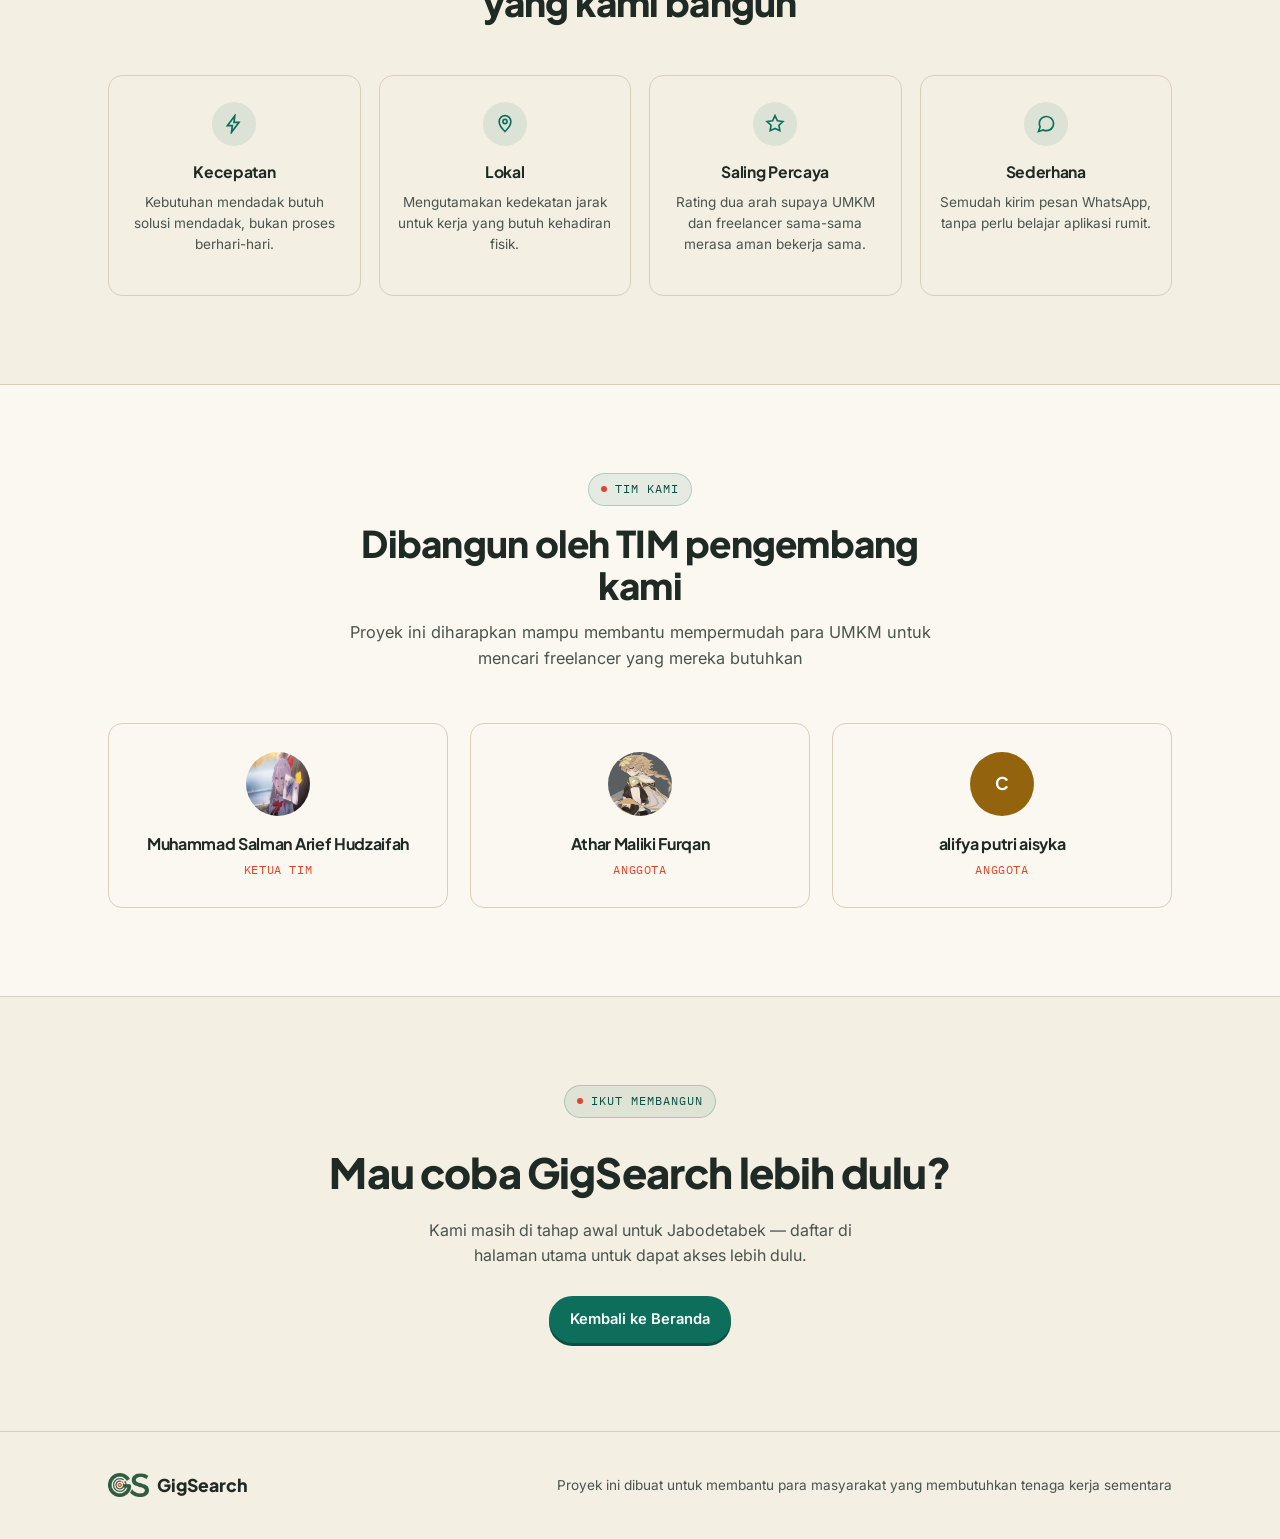
==== commit 9ce521b5: "Mengubah nama brand dan menambahkan logo brand" ====
--- a/about.html
+++ b/about.html
@@ -3,7 +3,7 @@
 <head>
 <meta charset="UTF-8">
 <meta name="viewport" content="width=device-width, initial-scale=1.0">
-<title>Tentang Kami — JOBnesia</title>
+<title>Tentang Kami — GigSearch</title>
 <link rel="preconnect" href="https://fonts.googleapis.com">
 <link rel="preconnect" href="https://fonts.gstatic.com" crossorigin>
 <link href="https://fonts.googleapis.com/css2?family=Plus+Jakarta+Sans:wght@500;600;700;800&family=Inter:wght@400;500;600&family=IBM+Plex+Mono:wght@400;500&display=swap" rel="stylesheet">
@@ -19,7 +19,7 @@
     <div class="wrap">
       <span class="eyebrow">Tentang Kami</span>
       <h1>Dibangun karena UMKM tidak punya waktu untuk menunggu.</h1>
-      <p class="lead">JOBnesia lahir dari satu pertanyaan sederhana: kenapa UMKM yang butuh tenaga kerja hari ini harus menunggu proses rekrutmen berhari-hari seperti perusahaan besar?</p>
+      <p class="lead">GigSearch lahir dari satu pertanyaan sederhana: kenapa UMKM yang butuh tenaga kerja hari ini harus menunggu proses rekrutmen berhari-hari seperti perusahaan besar?</p>
     </div>
   </section>
 
@@ -28,7 +28,7 @@
     <div class="wrap story">
       <p>Setiap hari, pelaku UMKM di Jabodetabek menghadapi kebutuhan tenaga kerja yang datang mendadak — fotografer produk untuk katalog baru, bantuan tambahan saat bazar akhir pekan, atau tenaga stok opname menjelang tutup buku. Kebutuhan ini nyata, tapi jangka waktunya pendek dan seringkali tidak bisa direncanakan jauh-jauh hari.</p>
       <p>Di sisi lain, ada banyak <strong>freelancer dan pekerja lepas di sekitar mereka</strong> yang justru mencari kerja jangka pendek seperti ini — tapi platform yang ada selama ini dirancang untuk proyek besar dengan proses bidding yang panjang, bukan untuk kebutuhan dadakan skala kecil seperti punya UMKM.</p>
-      <p><strong>JOBnesia dibangun untuk mengisi celah itu</strong> — mempertemukan UMKM dan pekerja lepas terdekat secepat mungkin, dengan cara yang sesederhana mengirim pesan WhatsApp.</p>
+      <p><strong>GigSearch dibangun untuk mengisi celah itu</strong> — mempertemukan UMKM dan pekerja lepas terdekat secepat mungkin, dengan cara yang sesederhana mengirim pesan WhatsApp.</p>
     </div>
   </section>
 
@@ -92,18 +92,18 @@
       </div>
       <div class="team-grid">
         <div class="team-card">
-          <img src="" alt="Muhammad Salman" class="team-avatar" style="background: var(--teal);">
+          <img src="Foto/Screenshot (48).png" alt="Muhammad Salman" class="team-avatar" style="background: var(--teal);">
           <h3>Muhammad Salman Arief Hudzaifah</h3>
           <div class="role">Ketua Tim</div>
         </div>
         <div class="team-card">
-          <img src="" alt="Athar Maliki Furqan" class="team-avatar" style="background: var(--teal);">
+          <img src="Foto/Screenshot (49).jpg" alt="Athar Maliki Furqan" class="team-avatar" style="background: var(--teal);">
           <h3>Athar Maliki Furqan</h3>
           <div class="role">Anggota</div>
         </div>
         <div class="team-card">
           <div class="team-avatar" style="background: #93630E;">C</div>
-          <h3>Alifya Putri Aisyka</h3>
+          <h3>alifya putri aisyka</h3>
           <div class="role">Anggota</div>
         </div>
       </div>
@@ -114,7 +114,7 @@
   <section class="cta">
     <div class="wrap">
       <span class="eyebrow">Ikut Membangun</span>
-      <h2>Mau coba JOBnesia lebih dulu?</h2>
+      <h2>Mau coba GigSearch lebih dulu?</h2>
       <p>Kami masih di tahap awal untuk Jabodetabek — daftar di halaman utama untuk dapat akses lebih dulu.</p>
       <div style="margin-top: 28px;">
         <a href="index.html#cta" class="btn btn-primary">Kembali ke Beranda</a>
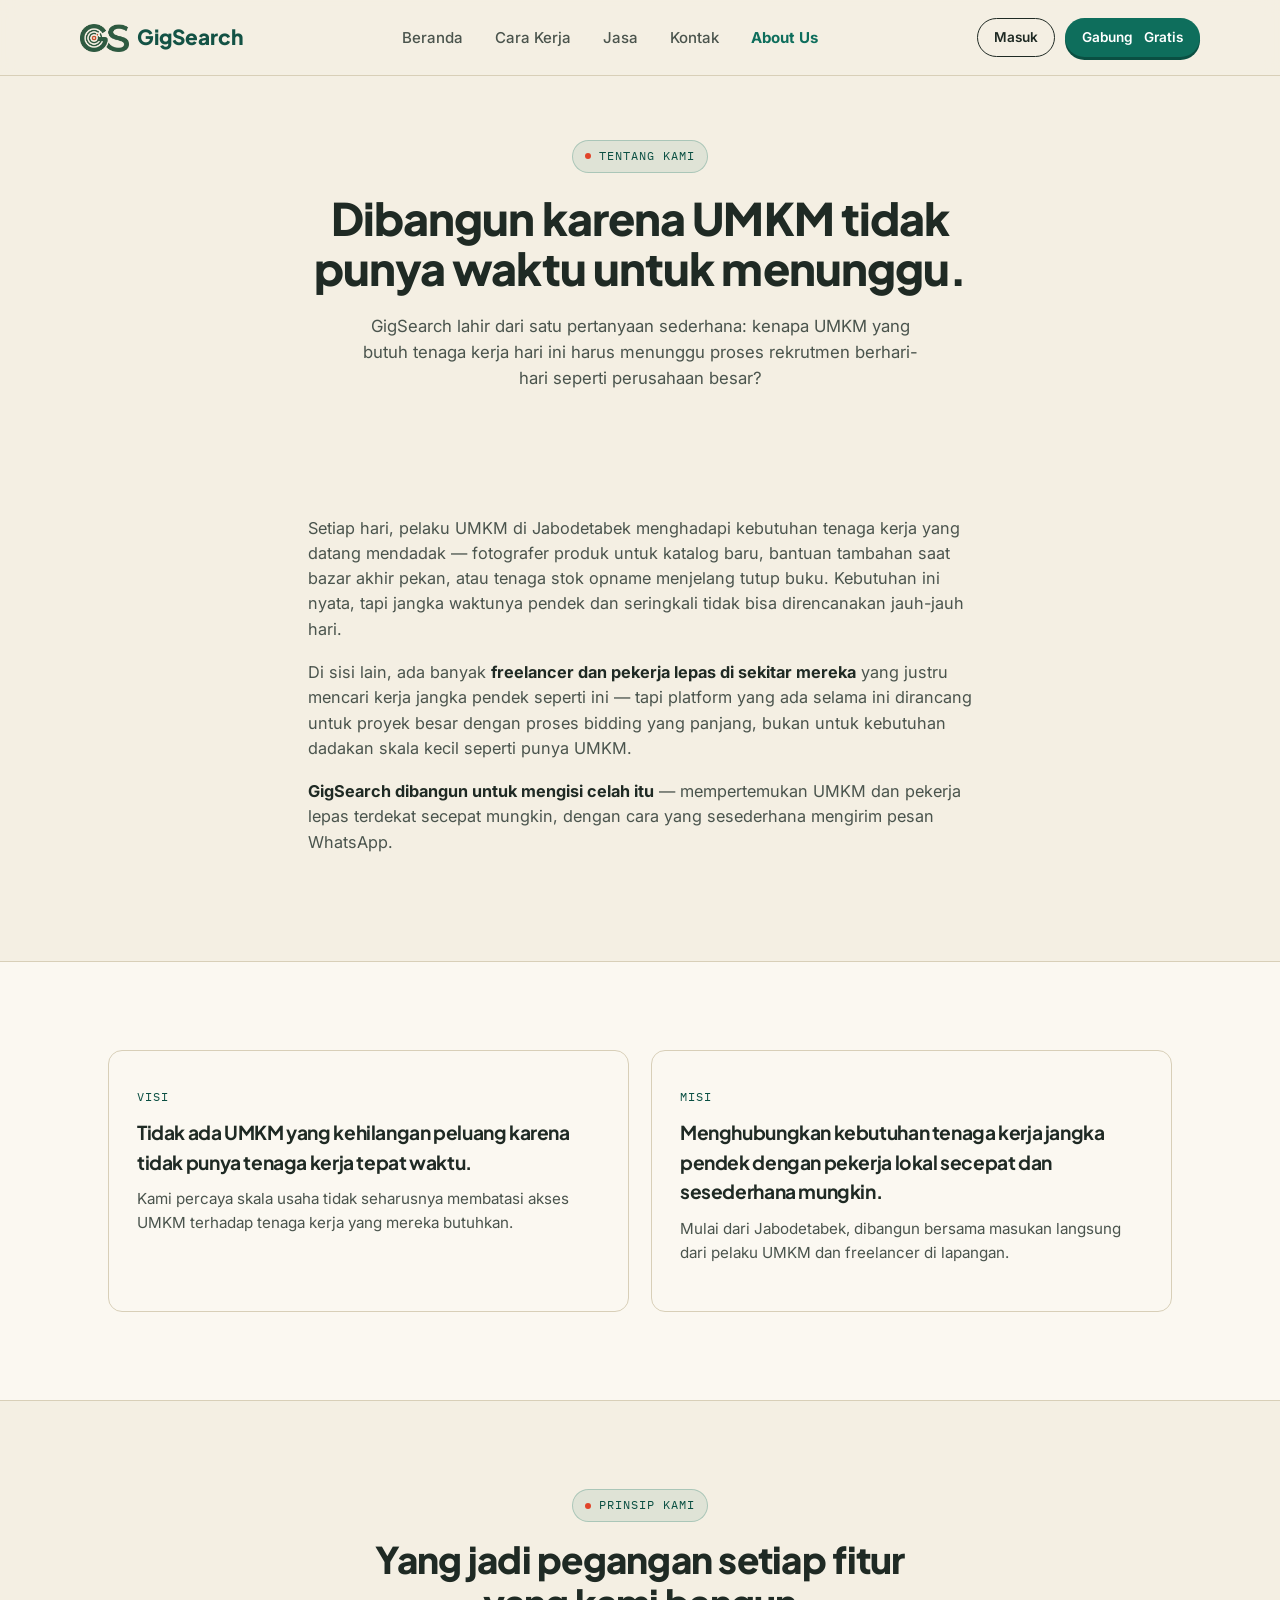
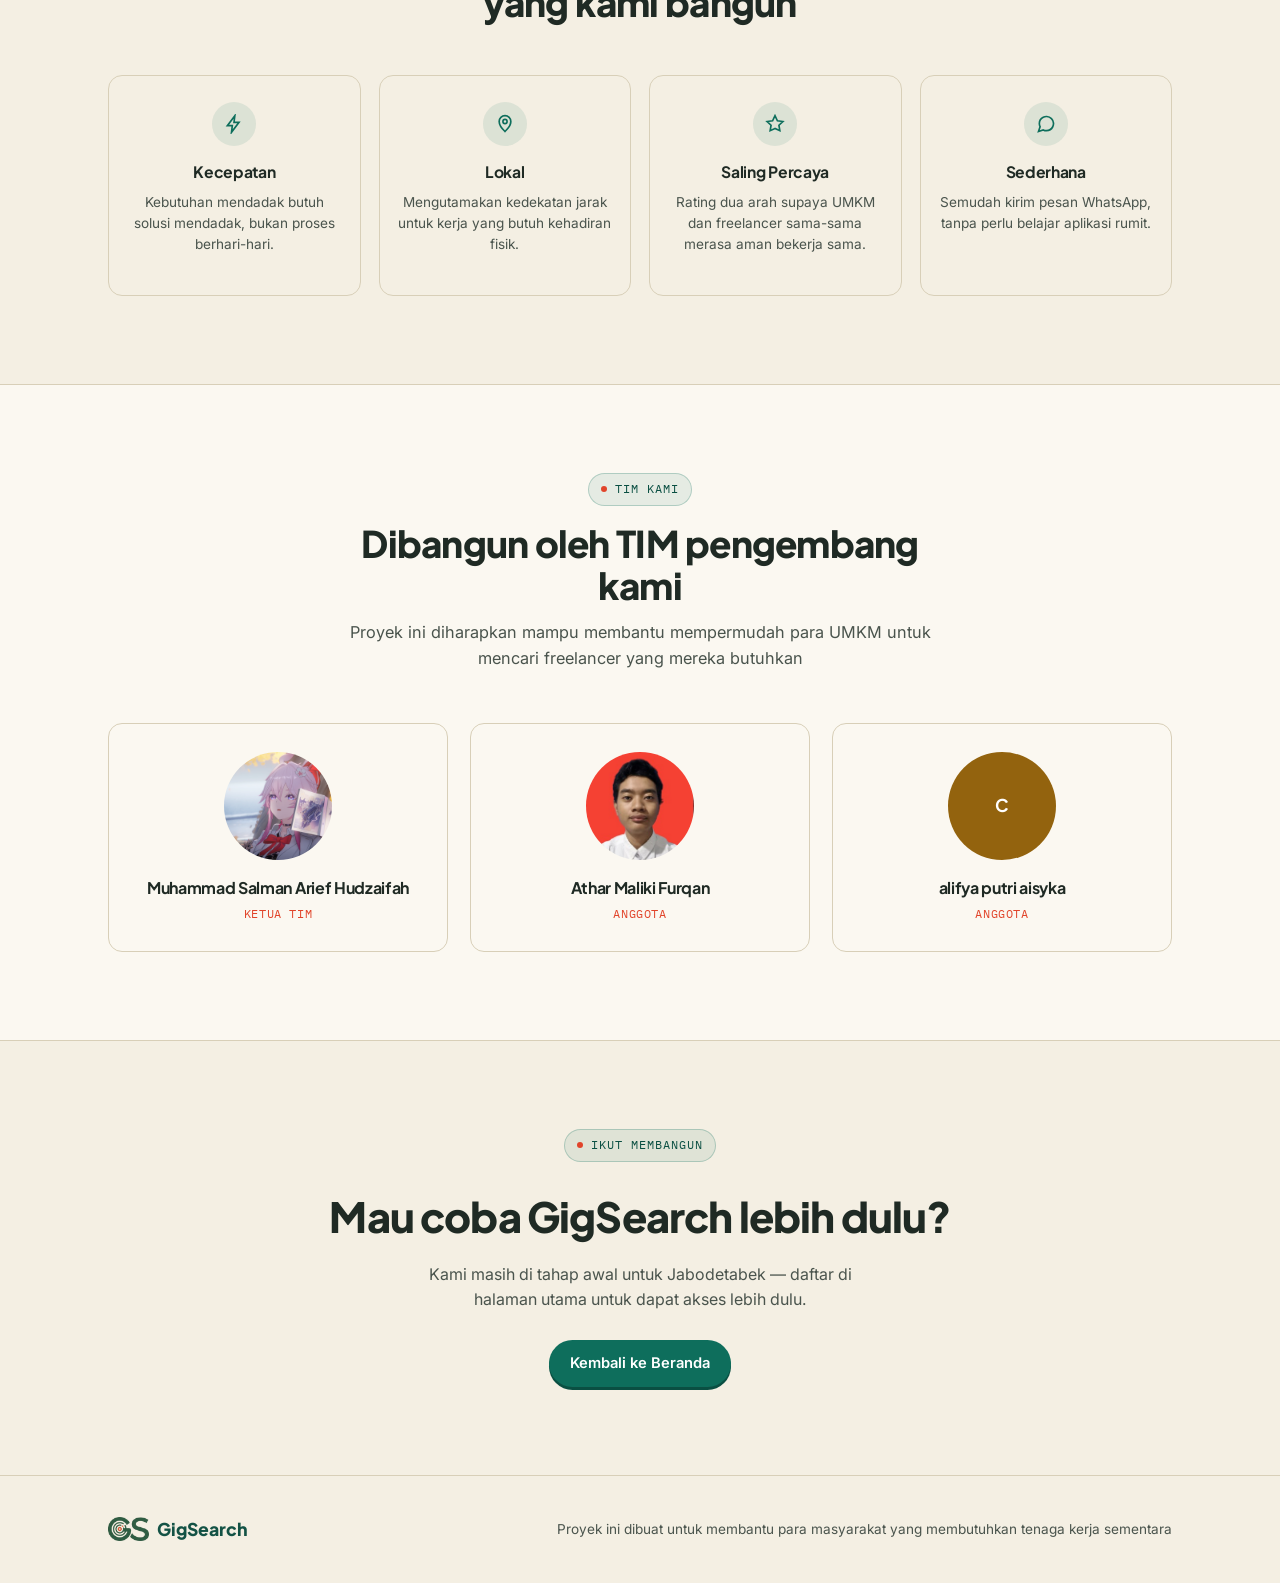
==== commit ab20646f: "New Features" ====
--- a/about.html
+++ b/about.html
@@ -97,7 +97,7 @@
           <div class="role">Ketua Tim</div>
         </div>
         <div class="team-card">
-          <img src="Foto/Screenshot (49).jpg" alt="Athar Maliki Furqan" class="team-avatar" style="background: var(--teal);">
+          <img src="Foto/Screenshot (49).jpeg" alt="Athar Maliki Furqan" class="team-avatar" style="background: var(--teal);">
           <h3>Athar Maliki Furqan</h3>
           <div class="role">Anggota</div>
         </div>
--- a/index.css
+++ b/index.css
@@ -10,6 +10,7 @@
     --line: #D8CFB8;
     --radius: 14px;
     --wrap: 1120px;
+    --font-colour: #135245;
   }
 
   *{ box-sizing: border-box; }
@@ -65,13 +66,14 @@
     padding: 18px 28px;
   }
   .logo{
-    display:flex;
-    align-items:center;
-    gap:8px;
-    font-family:'Plus Jakarta Sans', sans-serif;
-    font-weight:800;
-    font-size: 1.3rem;
-  }
+  display:flex;
+  align-items:center;
+  gap:8px;
+  font-family:'Plus Jakarta Sans', sans-serif;
+  font-weight:800;
+  font-size: 1.3rem;
+  color: var(--font-colour);   /* ganti dengan #CDA74B kalau mau versi lebih tegas */
+}
   .logo .dot{
     width: 10px; height:10px; border-radius: 50%;
     background: var(--chili);
@@ -717,7 +719,7 @@
   background: var(--paper-raised);
 }
 .team-avatar{
-  width: 64px; height:64px;
+  width: 108px; height:108px;
   border-radius: 50%;
   margin: 0 auto 16px;
   display:flex; align-items:center; justify-content:center;
@@ -725,6 +727,10 @@
   font-weight: 700;
   font-size: 1.1rem;
   color: #fff;
+}
+img.team-avatar{
+  object-fit: cover;
+  object-position: center;
 }
 .team-card h3{
   font-size: 1rem;
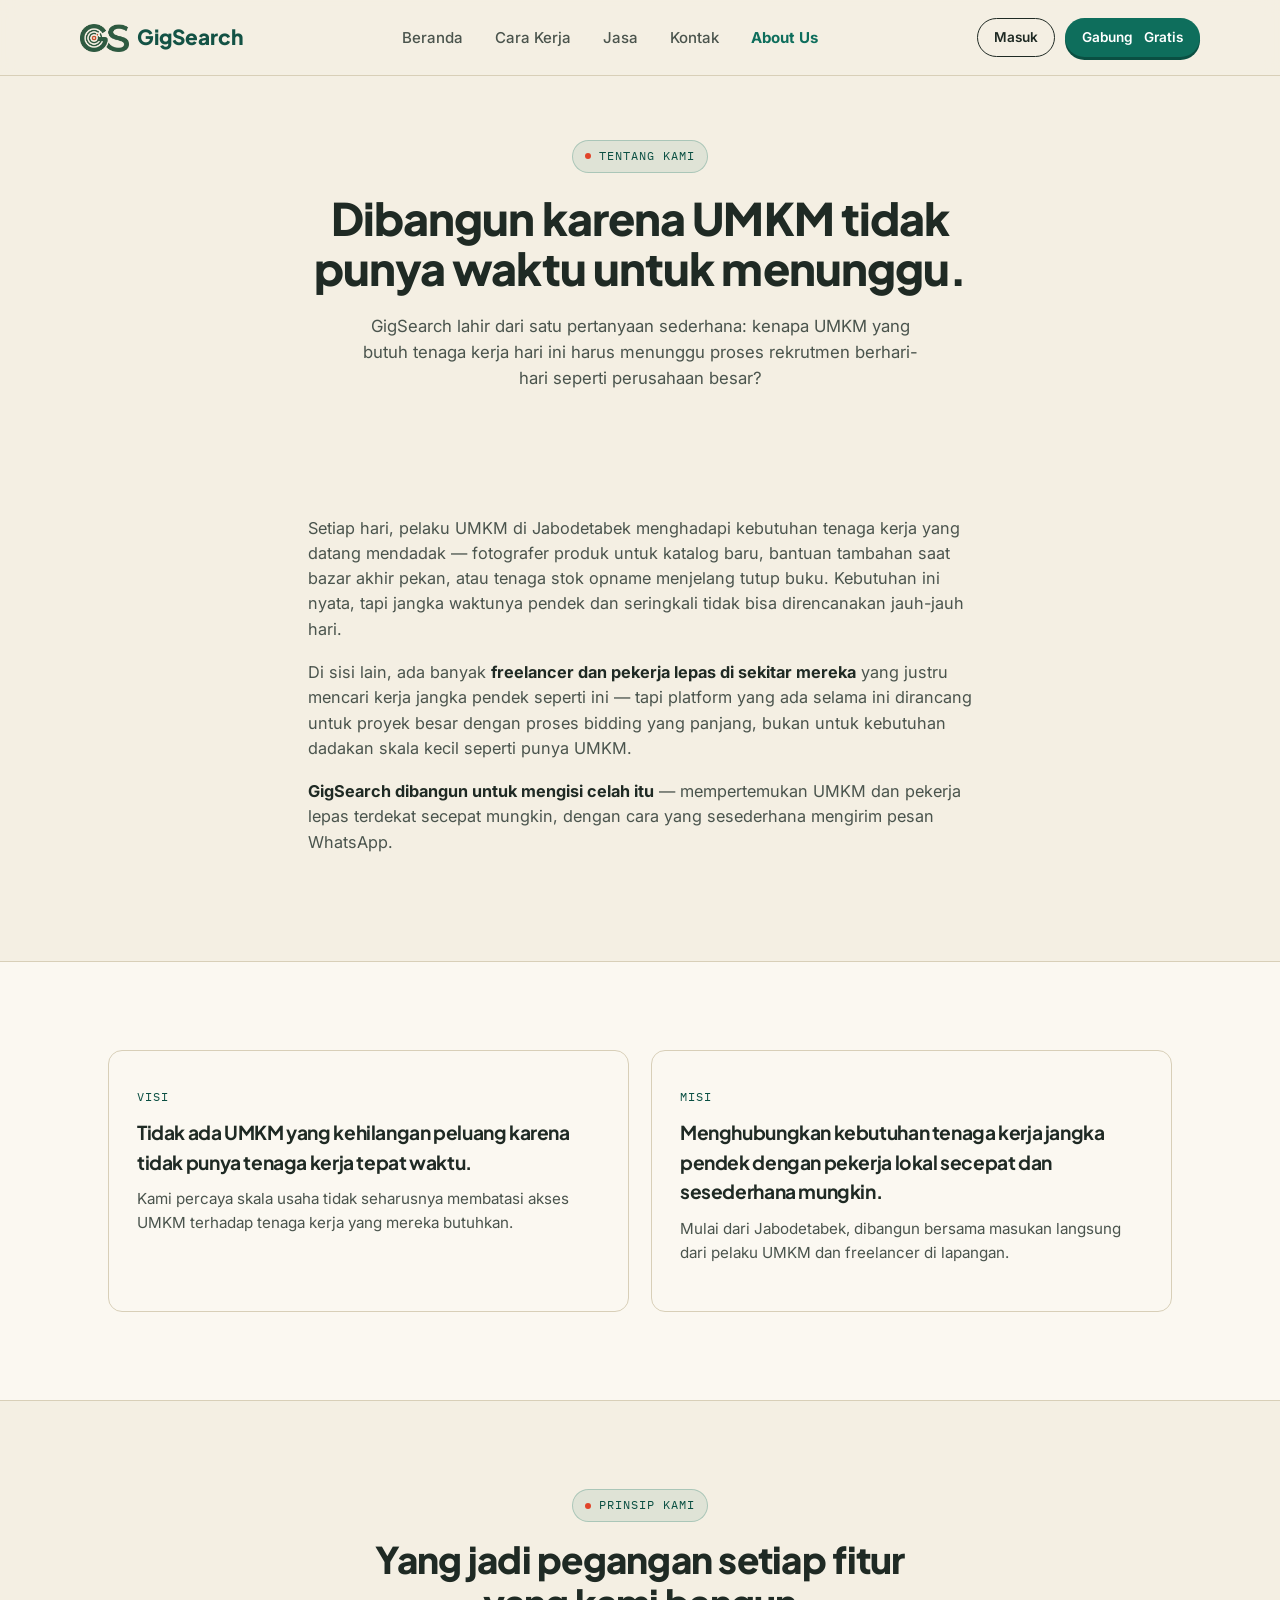
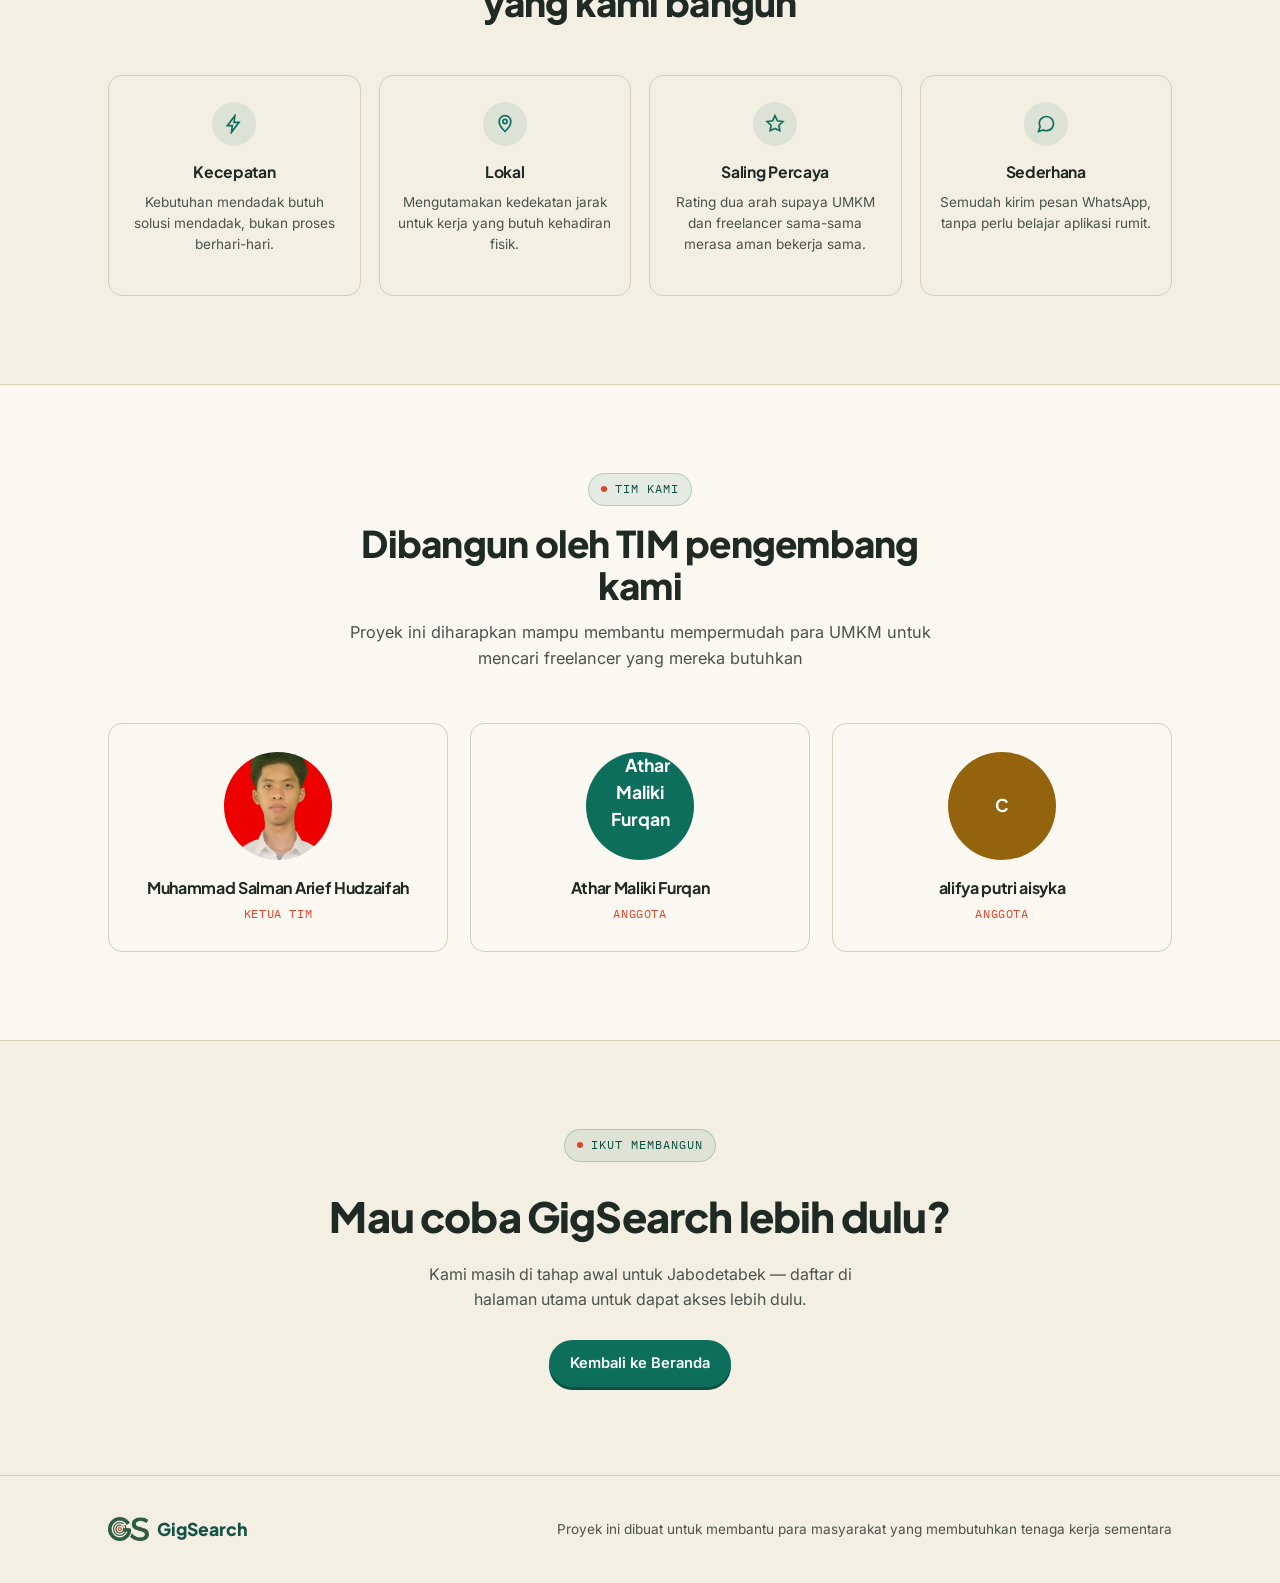
==== commit df99f0dc: "mengubah foto" ====
--- a/about.html
+++ b/about.html
@@ -92,12 +92,12 @@
       </div>
       <div class="team-grid">
         <div class="team-card">
-          <img src="Foto/Screenshot (48).png" alt="Muhammad Salman" class="team-avatar" style="background: var(--teal);">
+          <img src="Foto/WhatsApp Image 2026-08-14 at 17.34.37.jpeg" alt="Muhammad Salman" class="team-avatar" style="background: var(--teal);">
           <h3>Muhammad Salman Arief Hudzaifah</h3>
           <div class="role">Ketua Tim</div>
         </div>
         <div class="team-card">
-          <img src="Foto/Screenshot (49).jpeg" alt="Athar Maliki Furqan" class="team-avatar" style="background: var(--teal);">
+          <img src="Foto/Screenshot (49).jpg" alt="Athar Maliki Furqan" class="team-avatar" style="background: var(--teal);">
           <h3>Athar Maliki Furqan</h3>
           <div class="role">Anggota</div>
         </div>
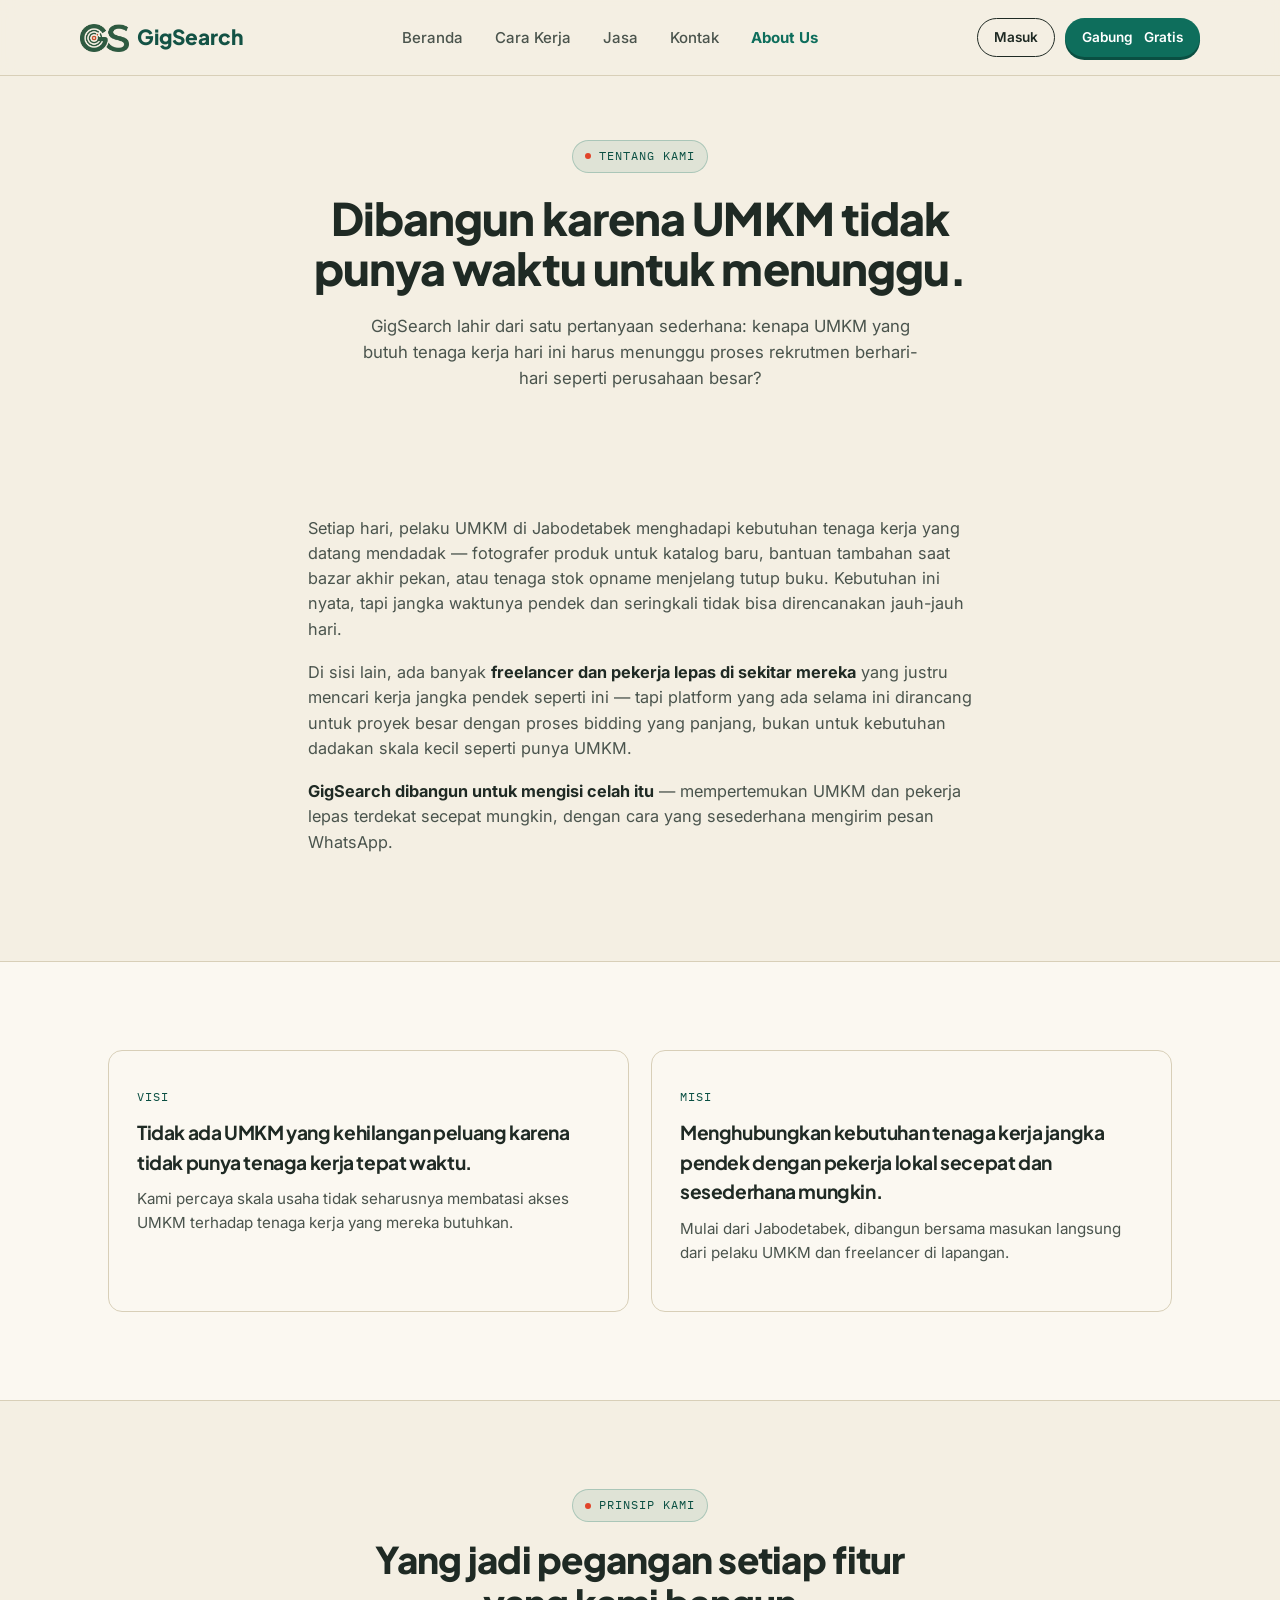
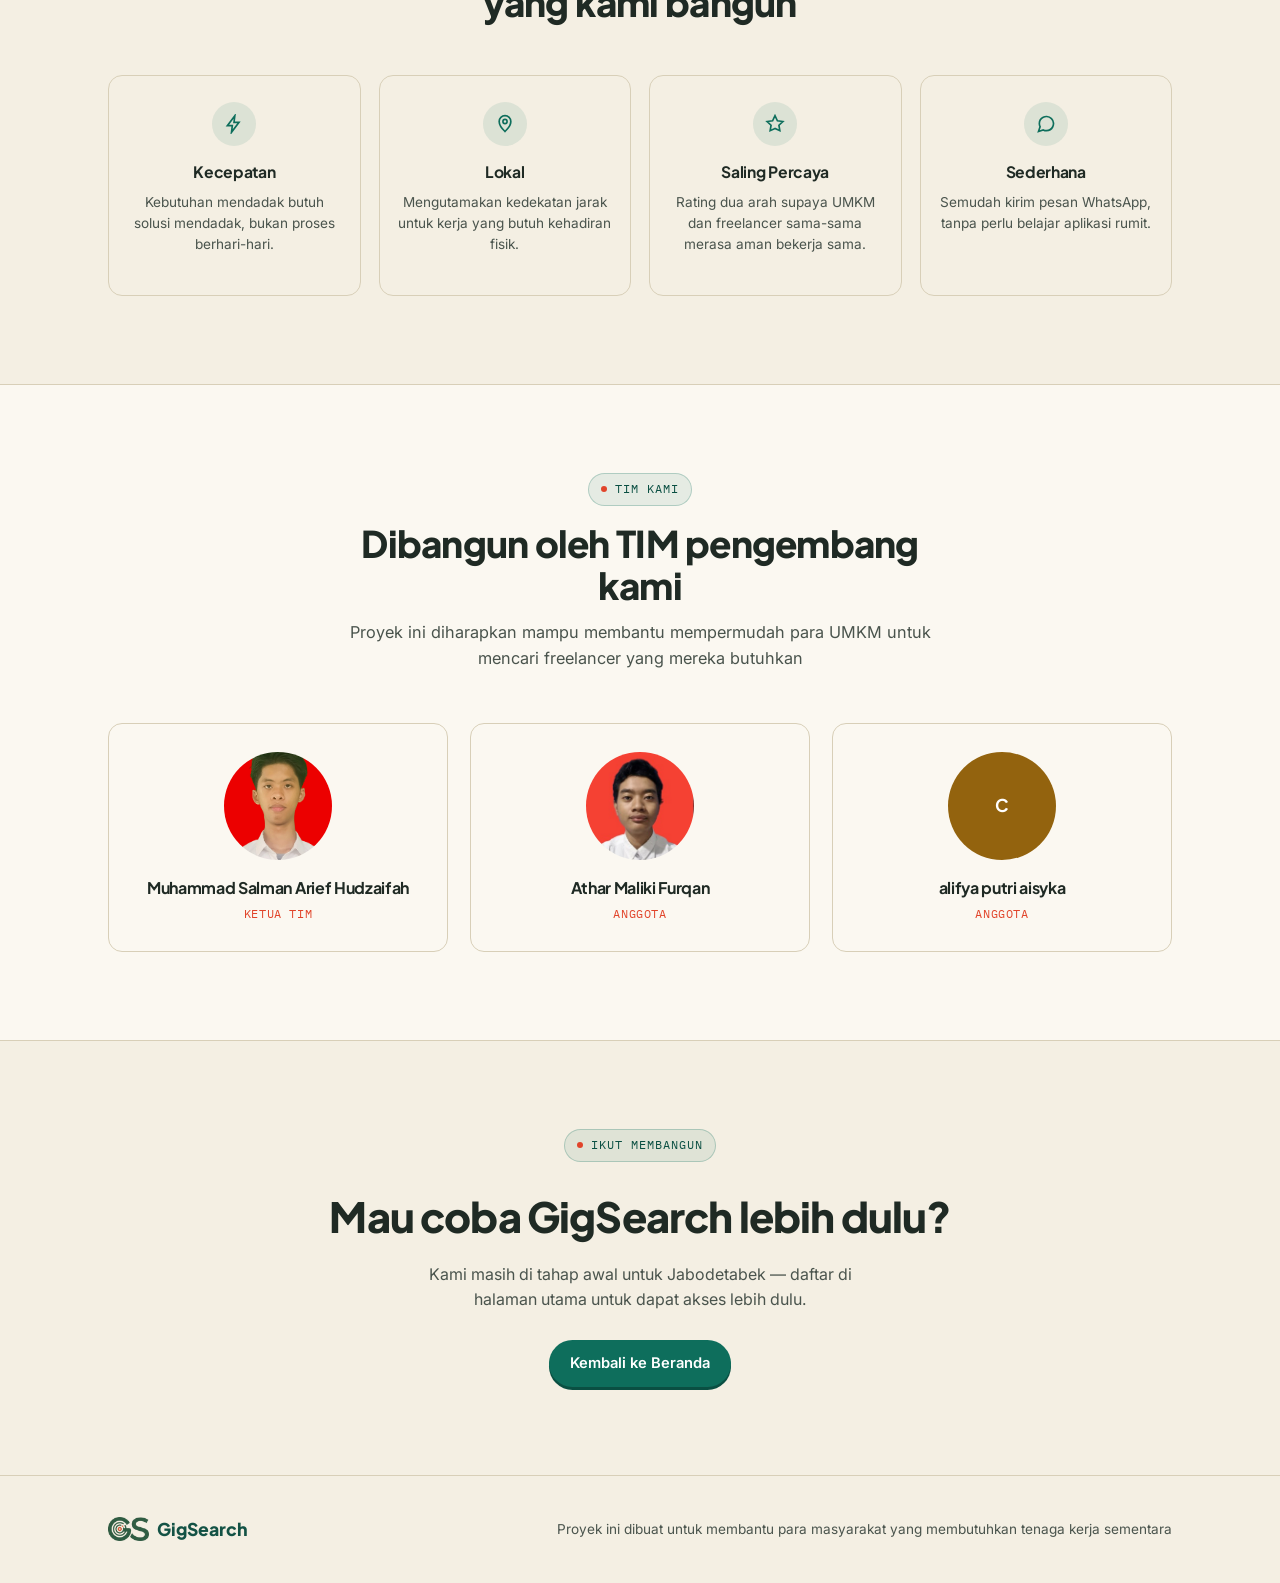
==== commit 573cea8b: "Mempertahankan backend main dari conflict backend lain" ====
--- a/about.html
+++ b/about.html
@@ -97,7 +97,7 @@
           <div class="role">Ketua Tim</div>
         </div>
         <div class="team-card">
-          <img src="Foto/Screenshot (49).jpg" alt="Athar Maliki Furqan" class="team-avatar" style="background: var(--teal);">
+          <img src="Foto/Screenshot (49).jpeg" alt="Athar Maliki Furqan" class="team-avatar" style="background: var(--teal);">
           <h3>Athar Maliki Furqan</h3>
           <div class="role">Anggota</div>
         </div>
